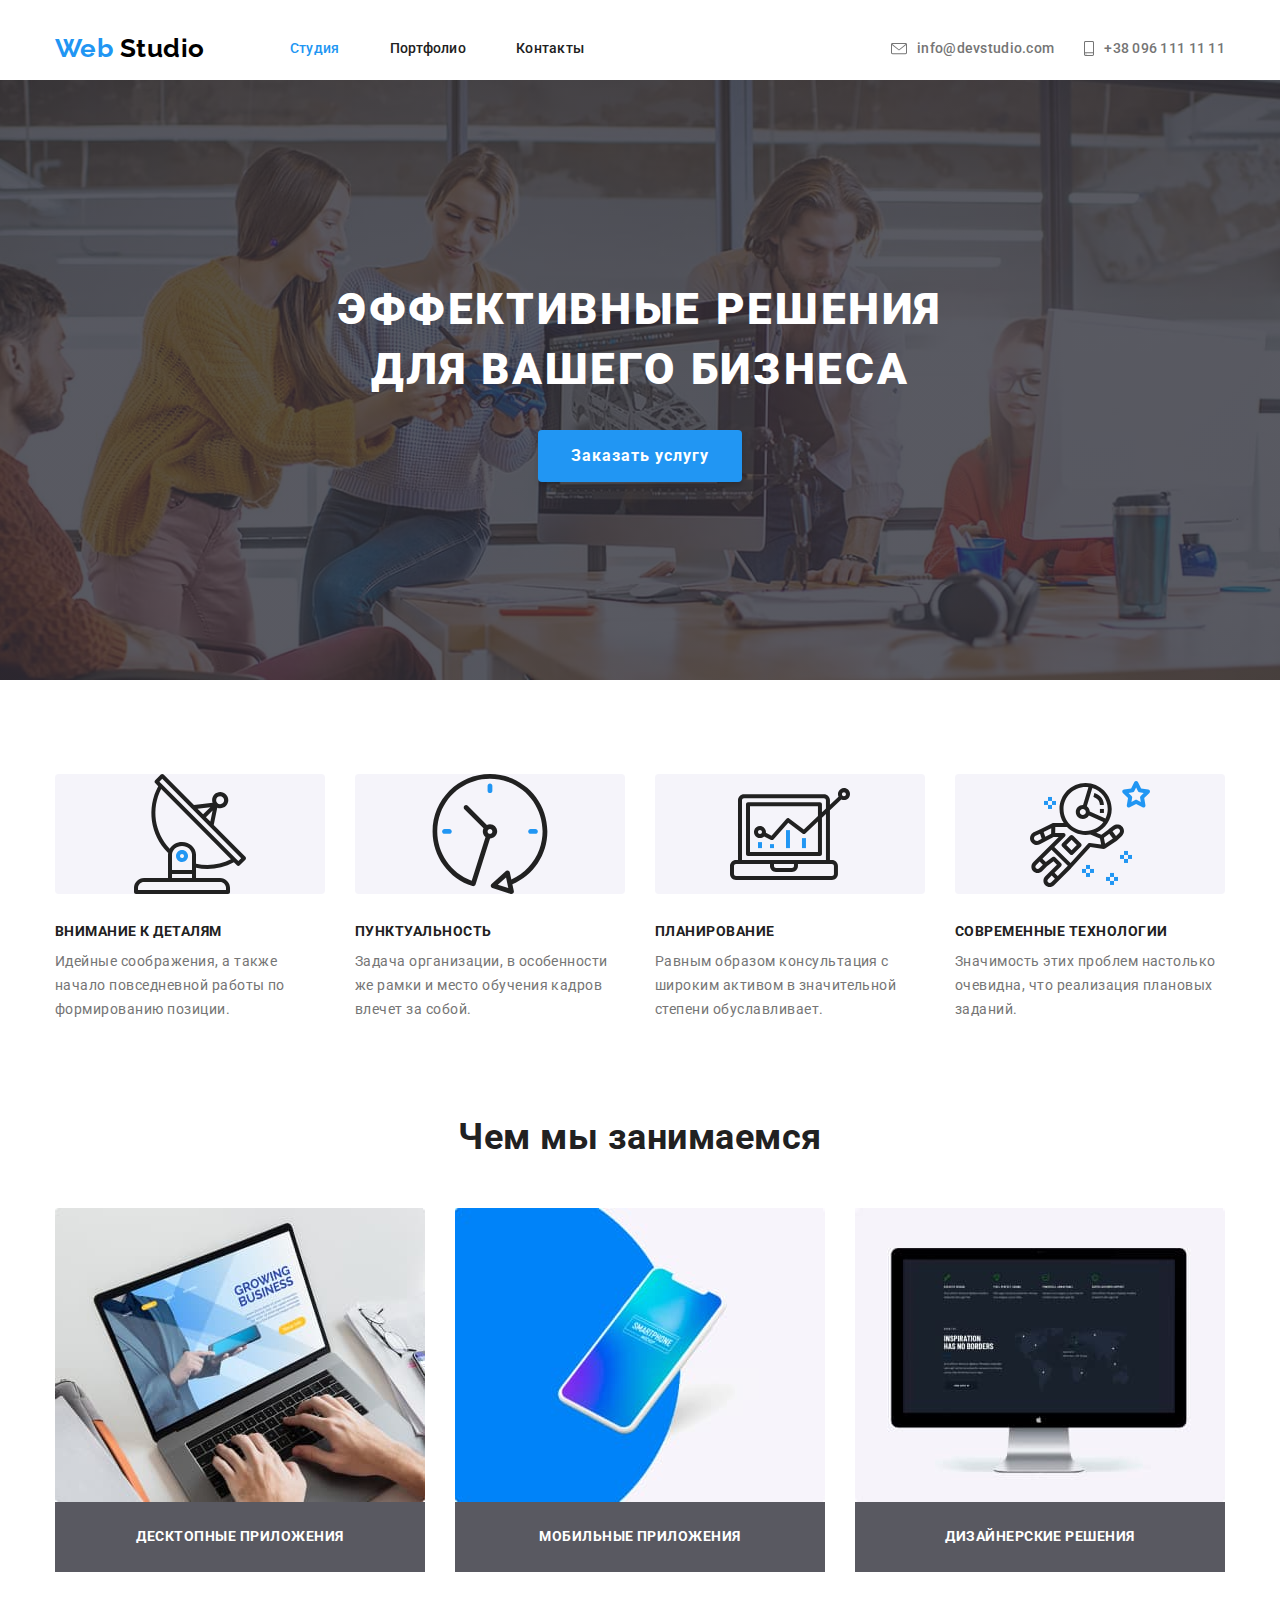
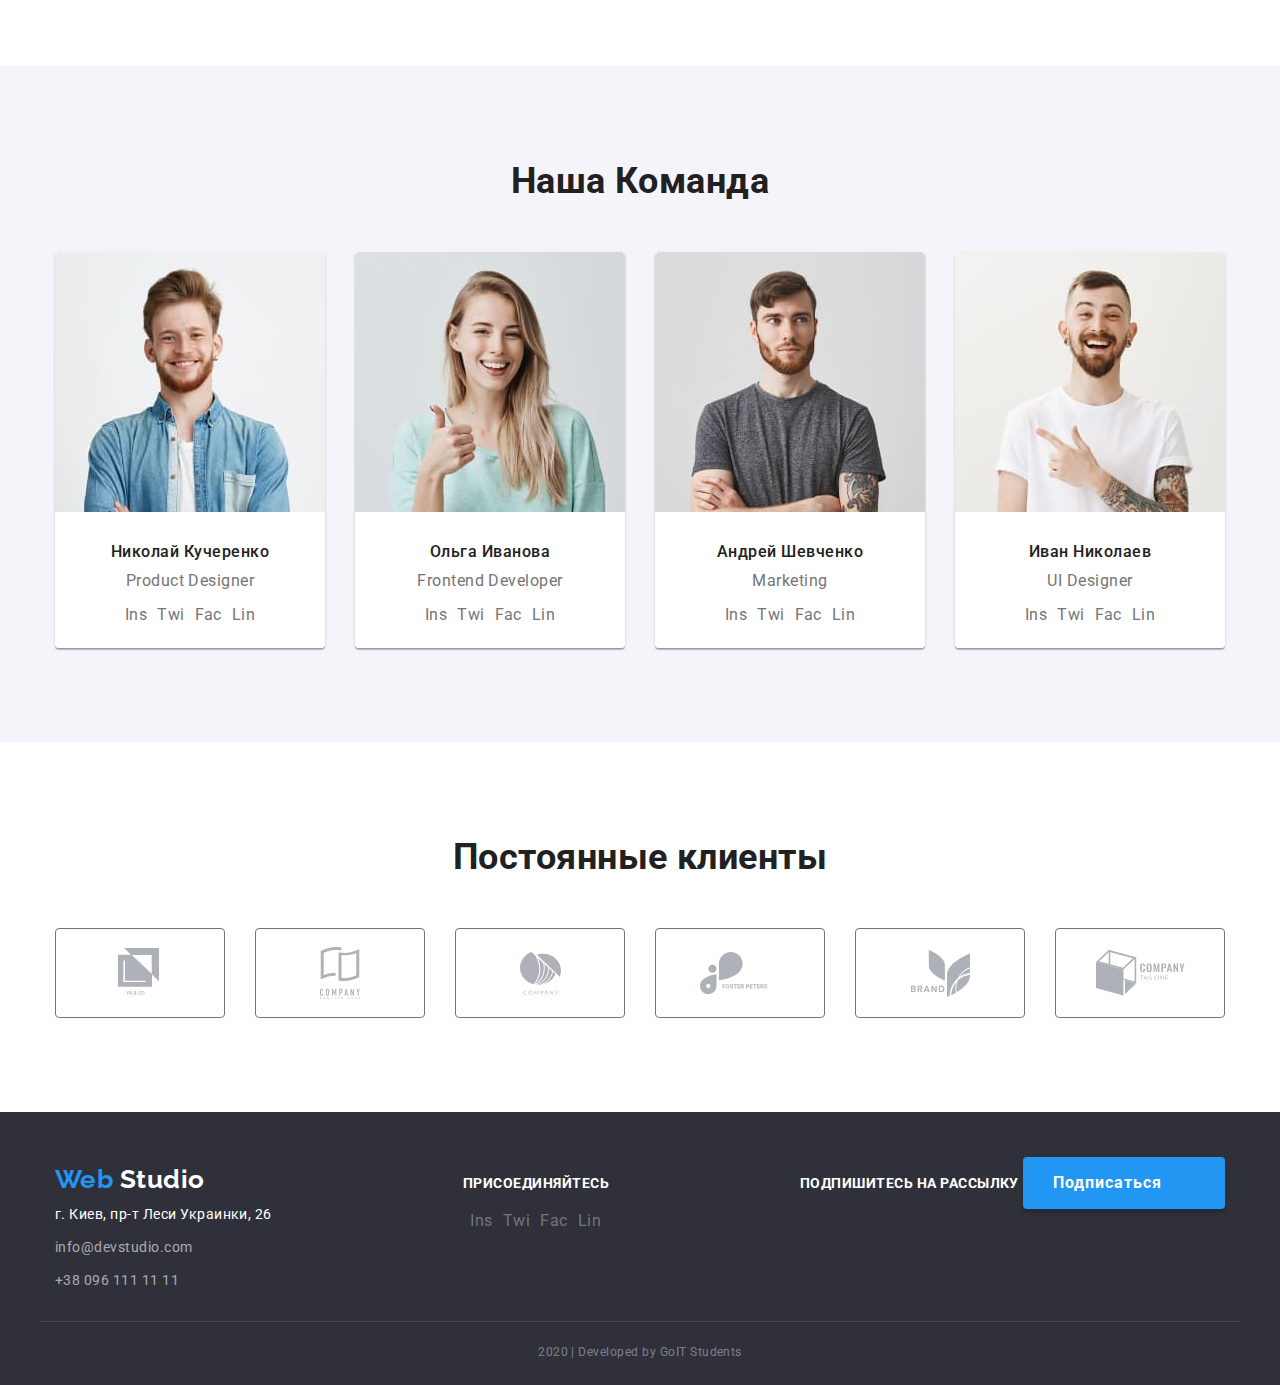
==== index.html @ c7814cea "Добавляет иконки блока функций через CSS" ====
<!DOCTYPE html>
<html lang="ru">
  <head>
    <meta charset="UTF-8" />
    <meta name="viewport" content="width=device-width, initial-scale=1.0" />
    <title>Web Studio</title>
    <link
      href="https://fonts.googleapis.com/css2?family=Raleway:wght@700&family=Roboto:wght@400;500;700;900&display=swap"
      rel="stylesheet"
    />
    <link rel="stylesheet" href="./css/normalize.css" />
    <link rel="stylesheet" href="./css/main.css" />
  </head>
  <body>
    <!-- Header -->
    <header class="page-header">
      <div class="container main-nav">
        <nav class="main-nav">
          <a href="./index.html" class="logo">
            <span class="logo-blue">Web</span> Studio
          </a>

          <!-- Navigation -->
          <ul class="site-nav list">
            <li class="item">
              <a href="./index.html" class="link current">Студия</a>
            </li>
            <li class="item">
              <a href="./portfolio.html" class="link">Портфолио</a>
            </li>
            <li class="item"><a href="/" class="link">Контакты</a></li>
          </ul>
        </nav>
        <div class="header-contacts">
          <ul class="contact-list">
            <li class="item">
              <a href="mailto:info@devstudio.com" class="contact-nav"
                ><img
                  src="./images/envelope.svg"
                  class="contact-icon"
                  alt="Иконка конверта"
                />
                info@devstudio.com</a
              >
            </li>
            <li class="item">
              <a href="tel:+380961111111" class="contact-nav"
                ><img
                  src="./images/smartphone.svg"
                  class="contact-icon"
                  alt="Иконка телефона"
                />
                +38 096 111 11 11</a
              >
            </li>
          </ul>
        </div>
      </div>
    </header>

    <!-- Hero -->
    <main>
      <div class="overlay">
        <section class="hero">
          <h1 class="hero-title">
            эффективные решения<br />для вашего бизнеса
          </h1>
          <a href="/" class="button-hero">Заказать услугу</a>
        </section>
      </div>

      <!-- Functions -->
      <section class="functions">
        <div class="container">
          <h2 class="visually-hidden">Функции</h2>
          <ul class="functions-list">
            <li class="item icon-antenna">
              <h3 class="functions-title">Внимание к деталям</h3>
              <p class="functions-text">
                Идейные соображения, а также начало повседневной работы по
                формированию позиции.
              </p>
            </li>
            <li class="item icon-clock">
              <h3 class="functions-title">Пунктуальность</h3>
              <p class="functions-text">
                Задача организации, в особенности же рамки и место обучения
                кадров влечет за собой.
              </p>
            </li>
            <li class="item icon-diagram">
              <h3 class="functions-title">Планирование</h3>
              <p class="functions-text">
                Равным образом консультация с широким активом в значительной
                степени обуславливает.
              </p>
            </li>
            <li class="item icon-astronaut">
              <h3 class="functions-title">Современные технологии</h3>
              <p class="functions-text">
                Значимость этих проблем настолько очевидна, что реализация
                плановых заданий.
              </p>
            </li>
          </ul>
        </div>
      </section>

      <!-- What are we doing -->
      <section class="work">
        <div class="container">
          <h2 class="work-title">Чем мы занимаемся</h2>
          <ul class="work-list">
            <li class="work-item">
              <a class="item" href="/">
                <img
                  src="./images/notebook.jpg"
                  alt="Изображение ноутбука"
                  width="370"
              /></a>
              <h3 class="work-list-white">Десктопные приложения</h3>
            </li>
            <li class="work-item">
              <a class="item" href="/">
                <img
                  src="./images/smartphone.jpg"
                  alt="Изображение смартфона"
                  width="370"
              /></a>
              <h3 class="work-list-white">Мобильные приложения</h3>
            </li>
            <li class="work-item">
              <a class="item" href="/">
                <img
                  src="./images/desktop.jpg"
                  alt="Изображение рабочего стола"
                  width="370"
              /></a>
              <h3 class="work-list-white">Дизайнерские решения</h3>
            </li>
          </ul>
        </div>
      </section>

      <!-- Team -->
      <section class="team">
        <div class="container">
          <h2 class="team-title">Наша Команда</h2>
          <ul class="team-list">
            <li class="team-item">
              <div class="team-photo">
                <img
                  src="./images/nikolai.jpg"
                  alt="Дизайнер продукта"
                  width="270"
                />
              </div>
              <div class="team-item-info">
                <h3 class="team-list-item">Николай Кучеренко</h3>
                <p class="team-text">Product Designer</p>
                <ul class="social-list">
                  <li class="item">
                    <a
                      href="/"
                      class="social-link"
                      aria-label="Ссылка на Инстаграмм"
                      >Ins</a
                    >
                  </li>
                  <li class="item">
                    <a
                      href="/"
                      class="social-link"
                      aria-label="Ссылка на Твиттер"
                      >Twi</a
                    >
                  </li>
                  <li class="item">
                    <a
                      href="/"
                      class="social-link"
                      aria-label="Ссылка на Фейсбук"
                      >Fac</a
                    >
                  </li>
                  <li class="item">
                    <a
                      href="/"
                      class="social-link"
                      aria-label="Ссылка на Линкедин"
                      >Lin</a
                    >
                  </li>
                </ul>
              </div>
            </li>
            <li class="team-item">
              <div class="team-photo">
                <img
                  src="./images/olga.jpg"
                  alt="Фронтенд разработчик"
                  width="270"
                />
              </div>
              <div class="team-item-info">
                <h3 class="team-list-item">Ольга Иванова</h3>
                <p class="team-text">Frontend Developer</p>
                <ul class="social-list">
                  <li class="item">
                    <a
                      href="/"
                      class="social-link"
                      aria-label="Ссылка на Инстаграмм"
                      >Ins</a
                    >
                  </li>
                  <li class="item">
                    <a
                      href="/"
                      class="social-link"
                      aria-label="Ссылка на Твиттер"
                      >Twi</a
                    >
                  </li>
                  <li class="item">
                    <a
                      href="/"
                      class="social-link"
                      aria-label="Ссылка на Фейсбук"
                      >Fac</a
                    >
                  </li>
                  <li class="item">
                    <a
                      href="/"
                      class="social-link"
                      aria-label="Ссылка на Линкедин"
                      >Lin</a
                    >
                  </li>
                </ul>
              </div>
            </li>
            <li class="team-item">
              <div class="team-photo">
                <img src="./images/andrei.jpg" alt="Маркетолог" width="270" />
              </div>
              <div class="team-item-info">
                <h3 class="team-list-item">Андрей Шевченко</h3>
                <p class="team-text">Marketing</p>
                <ul class="social-list">
                  <li class="item">
                    <a
                      href="/"
                      class="social-link"
                      aria-label="Ссылка на Инстаграмм"
                      >Ins</a
                    >
                  </li>
                  <li class="item">
                    <a
                      href="/"
                      class="social-link"
                      aria-label="Ссылка на Твиттер"
                      >Twi</a
                    >
                  </li>
                  <li class="item">
                    <a
                      href="/"
                      class="social-link"
                      aria-label="Ссылка на Фейсбук"
                      >Fac</a
                    >
                  </li>
                  <li class="item">
                    <a
                      href="/"
                      class="social-link"
                      aria-label="Ссылка на Линкедин"
                      >Lin</a
                    >
                  </li>
                </ul>
              </div>
            </li>
            <li class="team-item">
              <div class="team-photo">
                <img
                  src="./images/ivan.jpg"
                  alt="Дизайнер интерфейса"
                  width="270"
                />
              </div>
              <div class="team-item-info">
                <h3 class="team-list-item">Иван Николаев</h3>
                <p class="team-text">UI Designer</p>
                <ul class="social-list">
                  <li class="item">
                    <a
                      href="/"
                      class="social-link"
                      aria-label="Ссылка на Инстаграмм"
                      >Ins</a
                    >
                  </li>
                  <li class="item">
                    <a
                      href="/"
                      class="social-link"
                      aria-label="Ссылка на Твиттер"
                      >Twi</a
                    >
                  </li>
                  <li class="item">
                    <a
                      href="/"
                      class="social-link"
                      aria-label="Ссылка на Фейсбук"
                      >Fac</a
                    >
                  </li>
                  <li class="item">
                    <a
                      href="/"
                      class="social-link"
                      aria-label="Ссылка на Линкедин"
                      >Lin</a
                    >
                  </li>
                </ul>
              </div>
            </li>
          </ul>
        </div>
      </section>

      <!-- Customers -->
      <section class="clients">
        <div class="container">
          <h2 class="clients-title">Постоянные клиенты</h2>
          <ul class="clients-list">
            <li class="clients-item">
              <a class="item" href="/">
                <img src="./images/Client1.svg" alt="Клиент1"
              /></a>
            </li>
            <li class="clients-item">
              <a class="item" href="/">
                <img src="./images/Client2.svg" alt="Клиент2"
              /></a>
            </li>
            <li class="clients-item">
              <a class="item" href="/">
                <img src="./images/Client3.svg" alt="Клиент3"
              /></a>
            </li>
            <li class="clients-item">
              <a class="item" href="/">
                <img src="./images/Client4.svg" alt="Клиент4"
              /></a>
            </li>
            <li class="clients-item">
              <a class="item" href="/">
                <img src="./images/Client5.svg" alt="Клиент5"
              /></a>
            </li>
            <li class="clients-item">
              <a class="item" href="/">
                <img src="./images/Client6.svg" alt="Клиент6"
              /></a>
            </li>
          </ul>
        </div>
      </section>
    </main>

    <!-- Footer -->
    <footer>
      <div class="container">
        <div class="footer-page">
          <div class="footer-main">
            <a href="./index.html" class="logo-footer">
              <span class="logo-blue">Web</span>
              <span class="logo-white">Studio</span>
            </a>
            <address>
              <span class="adress-title">г. Киев, пр-т Леси Украинки, 26</span>
              <a href="mailto:info@devstudio.com" class="contact"
                >info@devstudio.com</a
              >
              <a href="tel:+380961111111" class="contact">+38 096 111 11 11</a>
            </address>
          </div>
          <div class="join">
            <b class="join-title">Присоединяйтесь</b>
            <ul class="join-list">
              <li class="join-item">
                <a
                  href="/"
                  class="social-link"
                  aria-label="Ссылка на Инстаграмм"
                  >Ins</a
                >
              </li>
              <li class="join-item">
                <a href="/" class="social-link" aria-label="Ссылка на Твиттер"
                  >Twi</a
                >
              </li>
              <li class="join-item">
                <a href="/" class="social-link" aria-label="Ссылка на Фейсбук"
                  >Fac</a
                >
              </li>
              <li class="join-item">
                <a href="/" class="social-link" aria-label="Ссылка на Линкедин"
                  >Lin</a
                >
              </li>
            </ul>
          </div>
          <div class="subscribe">
            <b class="subscribe-title">Подпишитесь на рассылку</b>
            <a href="/" class="button-footer">Подписаться</a>
          </div>
        </div>
      </div>
      <p class="copyright container">2020 | Developed by GoIT Students</p>
    </footer>
    <!-- </div> -->
  </body>
</html>
---- css/main.css ----
:root {
  --primary-text-color: #212121;
  --title-text-color: #757575;
  --title-white-color: #ffffff;
  --accent: #2196f3;
  --footer-text-color: rgba(255, 255, 255, 0.6);
  --secondary-bg-color: #f5f4fa;
  --footer-bg-color: #2f303a;
}

.visually-hidden {
  position: absolute;
  width: 1px;
  height: 1px;
  margin: -1px;
  border: 0;
  padding: 0;
  clip: rect(0 0 0 0);
  overflow: hidden;
}
ul {
  list-style: none;
  padding: 0;
  margin: 0;
}

h1,
h2,
h3,
h4,
p {
  margin-top: 0;
  margin-bottom: 0;
}

body {
  margin: 0px;
  background-color: var(--title-white-color);
  color: var(--primary-text-color);
  font-family: Roboto, sans-serif;
  letter-spacing: 0.03em;
}

a {
  text-decoration: none;
}
img {
  display: block;
  max-width: 100%;
  height: auto;
}
.container {
  margin-left: auto;
  margin-right: auto;
  width: 1200px;
  padding-left: 15px;
  padding-right: 15px;
  /* outline: 2px solid greenyellow; */
}

/* logo */
.logo {
  padding-top: 33px;
  padding-bottom: 16px;
  color: #000000;
  font-family: Raleway, sans-serif;
  font-weight: 700;
  font-size: 26px;
  line-height: 1.19;
}

.logo-blue {
  color: var(--accent);
}
.logo-white {
  color: var(--title-white-color);
}
/* Header */

/* Site nav */
.page-header-portfolio {
  border-bottom: 1px solid #ececec;
}
.main-nav {
  display: flex;
  align-items: center;
}
.site-nav {
  display: flex;
  margin-left: 85px;
}
.site-nav .item:not(:last-child) {
  margin-right: 50px;
}
.site-nav .link {
  display: block;
  padding-top: 41px;
  padding-bottom: 23px;
  color: var(--primary-text-color);
  font-weight: 500;
  font-size: 14px;
  line-height: 1.14;
  letter-spacing: 0.02em;
}
.site-nav .link:hover,
.site-nav .link:focus {
  color: var(--accent);
}
.site-nav .link.current {
  color: var(--accent);
}
.header-contacts {
  display: flex;
  margin-left: auto;
}
.contact-list {
  display: flex;
  align-items: center;
  padding-top: 41px;
  padding-bottom: 23px;
}

.contact-list .item + .item {
  margin-left: 30px;
}
.contact-list .contact-nav {
  display: flex;
  align-items: center;
  color: var(--title-text-color);
  font-weight: 500;
  font-size: 14px;
  line-height: 1.14;
  letter-spacing: 0.02em;
}
.contact-icon {
  margin-right: 10px;
}
.contact-icon:hover,
.contact-icon:focus {
  color: var(--accent);
}
.contact-nav:hover,
.contact-nav:focus {
  color: var(--accent);
}

/* Hero */
.overlay {
  max-width: 1600px;
  height: 600px;
  margin-left: auto;
  margin-right: auto;
  background-color: var(--title-text-color);
  background-image: linear-gradient(
      rgba(47, 48, 58, 0.8),
      rgba(47, 48, 58, 0.8)
    ),
    url(../images/headerimg.jpg);
  background-repeat: no-repeat;
  background-position: center;
  background-size: cover;
}
.hero {
  text-align: center;
  /* outline: 2px solid greenyellow; */
}

.hero-title {
  padding-top: 200px;
  margin-bottom: 30px;
  color: var(--title-white-color);
  font-weight: 900;
  font-size: 44px;
  line-height: 1.36;
  letter-spacing: 0.06em;
  text-transform: uppercase;
}

.button-hero {
  display: inline-block;
  border: 1px solid transparent;
  min-width: 200px;
  margin-bottom: 200px;
  padding: 10px 32px;
  background-color: var(--accent);
  color: var(--title-white-color);
  font-weight: 700;
  font-size: 16px;
  line-height: 1.87;
  letter-spacing: 0.06em;
  box-shadow: 0px 4px 4px rgba(0, 0, 0, 0.15);
  border-radius: 4px;
}
/* Functions */
.functions {
  padding-top: 94px;
  padding-bottom: 94px;
}
.functions-list {
  display: flex;
}
.functions-list .item::before {
  display: block;
  content: '';
  height: 120px;
  background-size: contain;
  background-repeat: no-repeat;
  background-position: center;
  background-color: var(--secondary-bg-color);
  border-radius: 4px;
  margin-bottom: 30px;
}
.icon-antenna::before {
  background-image: url(../images/antenna.svg);
}
.icon-clock::before {
  background-image: url(../images/clock.svg);
}
.icon-diagram::before {
  background-image: url(../images/diagram.svg);
}
.icon-astronaut::before {
  background-image: url(../images/astronaut.svg);
}
.functions-list .item {
  width: 270px;
}
.functions-list .item:not(:last-child) {
  margin-right: 30px;
}
.functions-title {
  margin-bottom: 10px;
  color: var(--primary-text-color);
  font-weight: 700;
  font-size: 14px;
  line-height: 1.14;
  text-transform: uppercase;
}
.functions-text {
  color: var(--title-text-color);
  font-size: 14px;
  line-height: 1.71;
}

/* Work */
.work {
  padding-bottom: 94px;
}
.work-list {
  display: flex;
  justify-content: space-between;
}
.work-list .work-item:not(:last-child) {
  margin-right: 30px;
}
.work-title {
  margin-bottom: 50px;
  color: var(--primary-text-color);
  font-weight: 700;
  font-size: 36px;
  line-height: 1.17;
  text-align: center;
}
.work-list-white {
  color: var(--title-white-color);
  font-weight: 700;
  font-size: 14px;
  line-height: 1.14;
  text-transform: uppercase;
  text-align: center;
  padding-top: 27px;
  padding-bottom: 27px;
  background-color: rgba(47, 48, 58, 0.8);
}

/* Team */
.team {
  padding-top: 94px;
  padding-bottom: 94px;
  background-color: var(--secondary-bg-color);
}
.team-list {
  display: flex;
  justify-content: space-between;
}
.team-list .team-item:not(:last-child) {
  margin-right: 30px;
}
.team-item {
  border-radius: 4px;
  box-shadow: 0px 2px 1px rgba(0, 0, 0, 0.2), 0px 1px 1px rgba(0, 0, 0, 0.14),
    0px 1px 3px rgba(0, 0, 0, 0.12);
  overflow: hidden;
}
.team-item-info {
  text-align: center;
  padding: 30px 32px 24px;
  background: var(--title-white-color);
}
.team-title {
  margin-bottom: 50px;
  color: var(--primary-text-color);
  font-weight: 700;
  font-size: 36px;
  line-height: 1.17;
  text-align: center;
}
.team-list-item {
  margin-bottom: 10px;
  color: var(--primary-text-color);
  font-weight: 500;
  font-size: 16px;
  line-height: 1.19;
}
.team-text {
  margin-bottom: 16px;
  color: var(--title-text-color);
  font-size: 16px;
  line-height: 1.19;
}
.social-list {
  display: flex;
  justify-content: center;
}
.social-link {
  color: var(--title-text-color);
}
.social-list .item:not(:last-child) {
  margin-right: 10px;
}
.social-link:hover,
.social-link:focus {
  color: var(--accent);
}
/* Clients */
.clients {
  padding-top: 94px;
  padding-bottom: 94px;
}
.clients-title {
  margin-bottom: 50px;
  color: var(--primary-text-color);
  font-weight: 700;
  font-size: 36px;
  line-height: 1.17;
  text-align: center;
}
.clients-list {
  display: flex;
}
.clients-item:not(:last-child) {
  margin-right: 30px;
}

.clients-item {
  display: flex;
  align-items: center;
  justify-content: center;
  border: 1px solid var(--title-text-color);
  border-radius: 4px;
  height: 90px;
  width: 170px;
}

/* Footer */
footer {
  background-color: var(--footer-bg-color);
}
.logo-footer {
  display: block;
  margin-bottom: 8px;
  font-family: Raleway, sans-serif;
  font-weight: 700;
  font-size: 26px;
  line-height: 1.19;
}

.footer-page {
  display: flex;
  justify-content: space-between;
  align-items: baseline;
  padding-top: 45px;
}
address {
  display: flex;
  flex-direction: column;
}
.adress-title {
  margin-bottom: 9px;
  color: var(--title-white-color);
  font-style: normal;
  font-size: 14px;
  line-height: 1.71;
}
.contact {
  color: var(--footer-text-color);
  margin-bottom: 9px;
  font-style: normal;
  font-size: 14px;
  line-height: 1.71;
}
.contact:last-child {
  margin-bottom: 28px;
}

.join-title {
  display: block;
  color: var(--title-white-color);
  margin-bottom: 20px;
  font-weight: 700;
  font-size: 14px;
  line-height: 1.14;
  text-transform: uppercase;
}
.join-list {
  display: flex;
  align-items: center;
  justify-content: center;
}
.join-list .join-item:not(:last-child) {
  margin-right: 10px;
}
.subscribe-title {
  display: inline-block;
  color: var(--title-white-color);
  margin-bottom: 20px;
  font-weight: 700;
  font-size: 14px;
  line-height: 1.14;
  text-transform: uppercase;
}
.button-footer {
  display: inline-block;
  border: 1px solid transparent;
  min-width: 200px;
  padding: 10px 62px 10px 29px;
  background-color: var(--accent);
  color: var(--title-white-color);
  font-weight: 700;
  font-size: 16px;
  line-height: 1.87;
  letter-spacing: 0.06em;
  text-align: center;
  box-shadow: 0px 4px 4px rgba(0, 0, 0, 0.15);
  border-radius: 4px;
}
.copyright {
  display: block;
  font-size: 12px;
  line-height: 2;
  text-align: center;
  color: rgba(255, 255, 255, 0.4);
  padding-top: 18px;
  padding-bottom: 21px;
  border-top: 1px solid rgba(255, 255, 255, 0.1);
}

/* Portfolio styles */
/* Radio buttons */
.filter {
  display: flex;
  justify-content: center;
  text-align: center;
  margin-bottom: 50px;
}
/* .filter-item {
  min-width: 73px;
} */
.filter-item:not(:last-child) {
  margin-right: 8px;
}
button {
  padding: 6px 22px;
  min-width: 73px;
  min-height: 38px;
  font-family: inherit;
  font-weight: 500;
  font-size: 16px;
  line-height: 1.62;
  letter-spacing: 0.03em;
  text-align: center;
  box-shadow: 0px 2px 2px rgba(0, 0, 0, 0.12), 0px 1px 2px rgba(0, 0, 0, 0.08),
    0px 3px 1px rgba(0, 0, 0, 0.1);
  border-radius: 4px;
  cursor: pointer;
}
.filter .press {
  color: var(--primary-text-color);
  background-color: var(--secondary-bg-color);
}
.filter .press:hover,
.filter .press:focus {
  color: var(--title-white-color);
  background-color: var(--accent);
}
/* Projects */

.projects {
  padding-top: 94px;
  padding-bottom: 94px;
}
.projects-item {
  width: calc((100% - 60px) / 3);
  margin-bottom: 30px;
  margin-right: 30px;
  border: 1px solid #eeeeee;
  overflow: hidden;
}
.projects-title {
  margin-bottom: 4px;
  color: var(--primary-text-color);
  font-weight: 700;
  font-size: 18px;
  line-height: 2;
  letter-spacing: 0.06em;
}
.projects-text {
  /* margin-bottom: 20px; */
  color: var(--title-text-color);
  font-size: 16px;
  line-height: 1.87;
}
.projects-slogan {
  color: var(--accent);
  font-size: 18px;
  line-height: 1.56;
  padding: 63px 24px;
  display: none;
}
.projects-item:nth-child(3n) {
  margin-right: 0px;
}
.projects-item:nth-last-child(-n + 3) {
  margin-bottom: 0px;
}
.projects-list {
  display: flex;
  flex-wrap: wrap;
}
.projects-info {
  border: 1px solid #eeeeee;
  text-align: left;
  padding: 20px 24px;
}
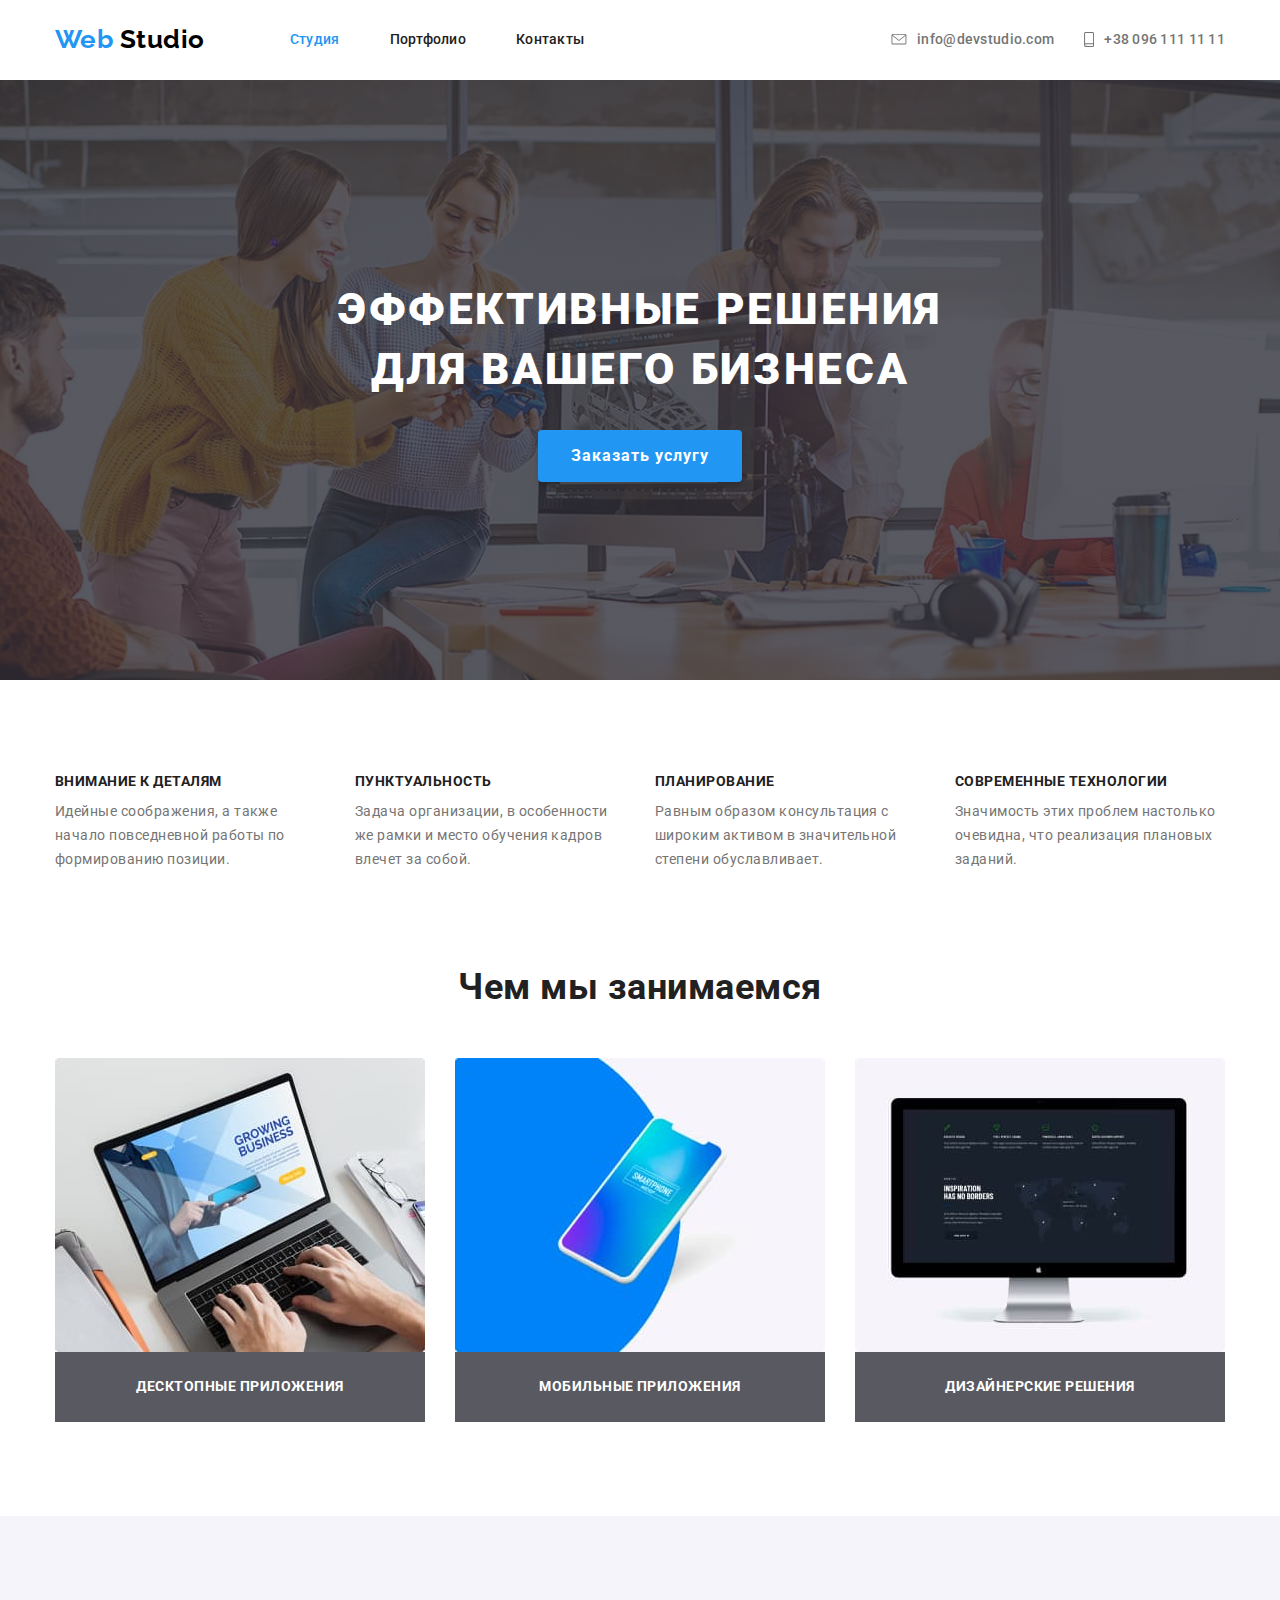
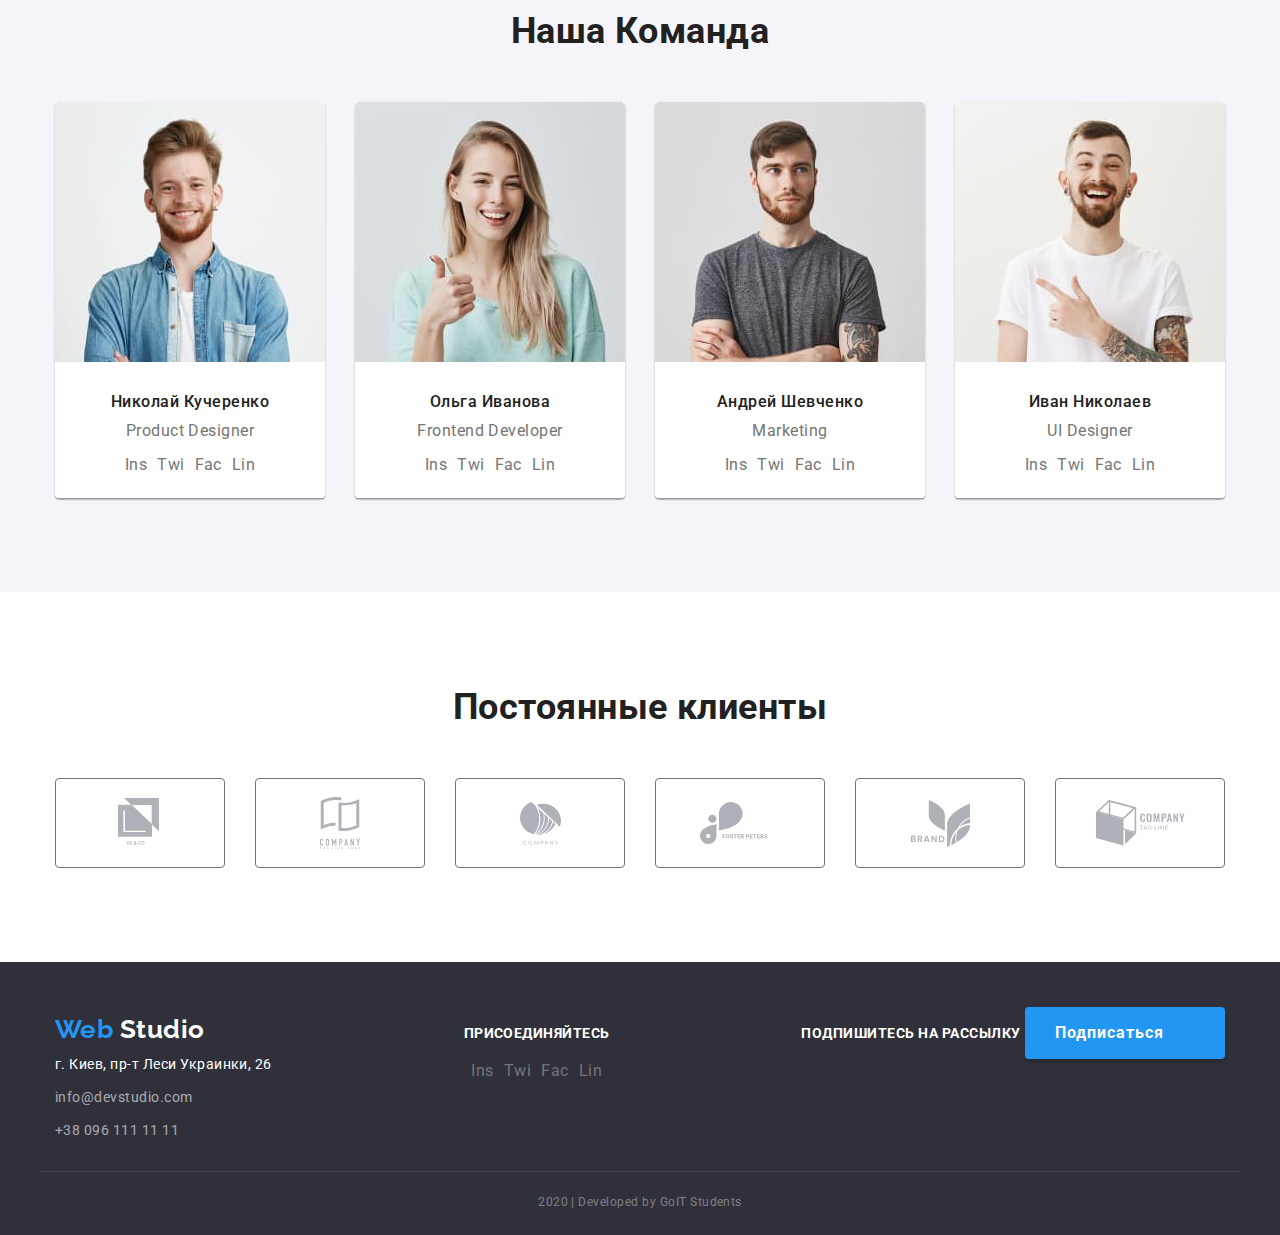
==== commit b2796564: "Добавляет иконки в хедере" ====
--- a/index.html
+++ b/index.html
@@ -34,22 +34,18 @@
         <div class="header-contacts">
           <ul class="contact-list">
             <li class="item">
-              <a href="mailto:info@devstudio.com" class="contact-nav"
-                ><img
-                  src="./images/envelope.svg"
-                  class="contact-icon"
-                  alt="Иконка конверта"
-                />
+              <a href="mailto:info@devstudio.com" class="contact-nav mail">
+                <svg class="nav-icon">
+                  <use href="./images/sprite.svg#icon-envelope"></use>
+                </svg>
                 info@devstudio.com</a
               >
             </li>
             <li class="item">
-              <a href="tel:+380961111111" class="contact-nav"
-                ><img
-                  src="./images/smartphone.svg"
-                  class="contact-icon"
-                  alt="Иконка телефона"
-                />
+              <a href="tel:+380961111111" class="contact-nav tel">
+                <svg class="nav-icon">
+                  <use href="./images/sprite.svg#icon-smartphone"></use>
+                </svg>
                 +38 096 111 11 11</a
               >
             </li>
--- a/css/main.css
+++ b/css/main.css
@@ -60,8 +60,8 @@
 
 /* logo */
 .logo {
-  padding-top: 33px;
-  padding-bottom: 16px;
+  padding-top: 24px;
+  padding-bottom: 25px;
   color: #000000;
   font-family: Raleway, sans-serif;
   font-weight: 700;
@@ -94,8 +94,8 @@
 }
 .site-nav .link {
   display: block;
-  padding-top: 41px;
-  padding-bottom: 23px;
+  padding-top: 32px;
+  padding-bottom: 32px;
   color: var(--primary-text-color);
   font-weight: 500;
   font-size: 14px;
@@ -116,8 +116,8 @@
 .contact-list {
   display: flex;
   align-items: center;
-  padding-top: 41px;
-  padding-bottom: 23px;
+  padding-top: 32px;
+  padding-bottom: 32px;
 }
 
 .contact-list .item + .item {
@@ -132,18 +132,23 @@
   line-height: 1.14;
   letter-spacing: 0.02em;
 }
-.contact-icon {
-  margin-right: 10px;
-}
-.contact-icon:hover,
-.contact-icon:focus {
-  color: var(--accent);
-}
+
 .contact-nav:hover,
 .contact-nav:focus {
   color: var(--accent);
 }
-
+.nav-icon {
+  margin-right: 10px;
+  fill: currentColor;
+}
+.mail .nav-icon {
+  width: 16px;
+  height: 11.2px;
+}
+.tel .nav-icon {
+  width: 10px;
+  height: 15px;
+}
 /* Hero */
 .overlay {
   max-width: 1600px;
@@ -199,7 +204,7 @@
 .functions-list {
   display: flex;
 }
-.functions-list .item::before {
+/* .functions-list .item::before {
   display: block;
   content: '';
   height: 120px;
@@ -221,7 +226,7 @@
 }
 .icon-astronaut::before {
   background-image: url(../images/astronaut.svg);
-}
+} */
 .functions-list .item {
   width: 270px;
 }
@@ -430,20 +435,29 @@
   text-transform: uppercase;
 }
 .button-footer {
-  display: inline-block;
+  display: inline-flex;
   border: 1px solid transparent;
   min-width: 200px;
-  padding: 10px 62px 10px 29px;
+  padding: 10px 29px 10px 29px;
   background-color: var(--accent);
   color: var(--title-white-color);
   font-weight: 700;
   font-size: 16px;
   line-height: 1.87;
   letter-spacing: 0.06em;
-  text-align: center;
+  align-items: center;
   box-shadow: 0px 4px 4px rgba(0, 0, 0, 0.15);
   border-radius: 4px;
 }
+/* .button-footer::after {
+  display: inline-flex;
+  content: '';
+  width: 24px;
+  height: 24px;
+  background-image: url(../images/plane.svg);
+  background-size: contain;
+  margin-left: 10px;
+} */
 .copyright {
   display: block;
   font-size: 12px;
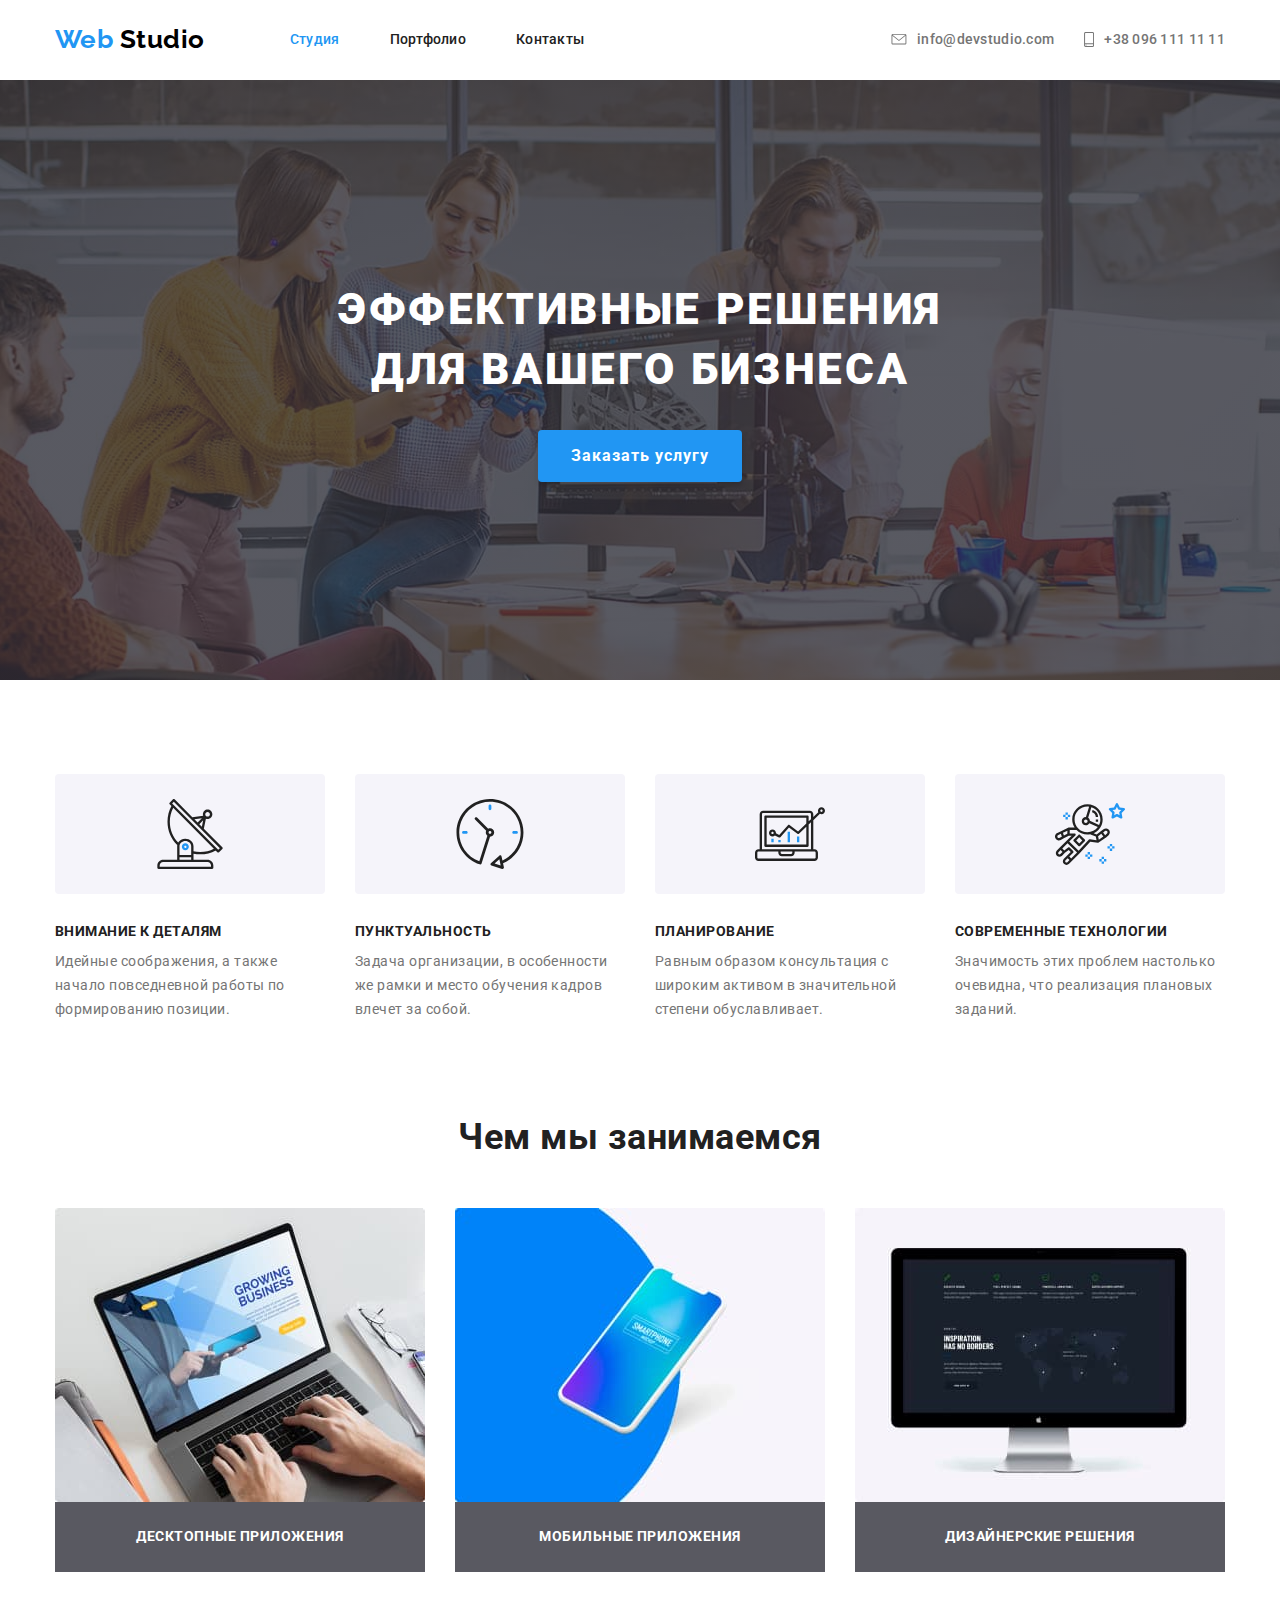
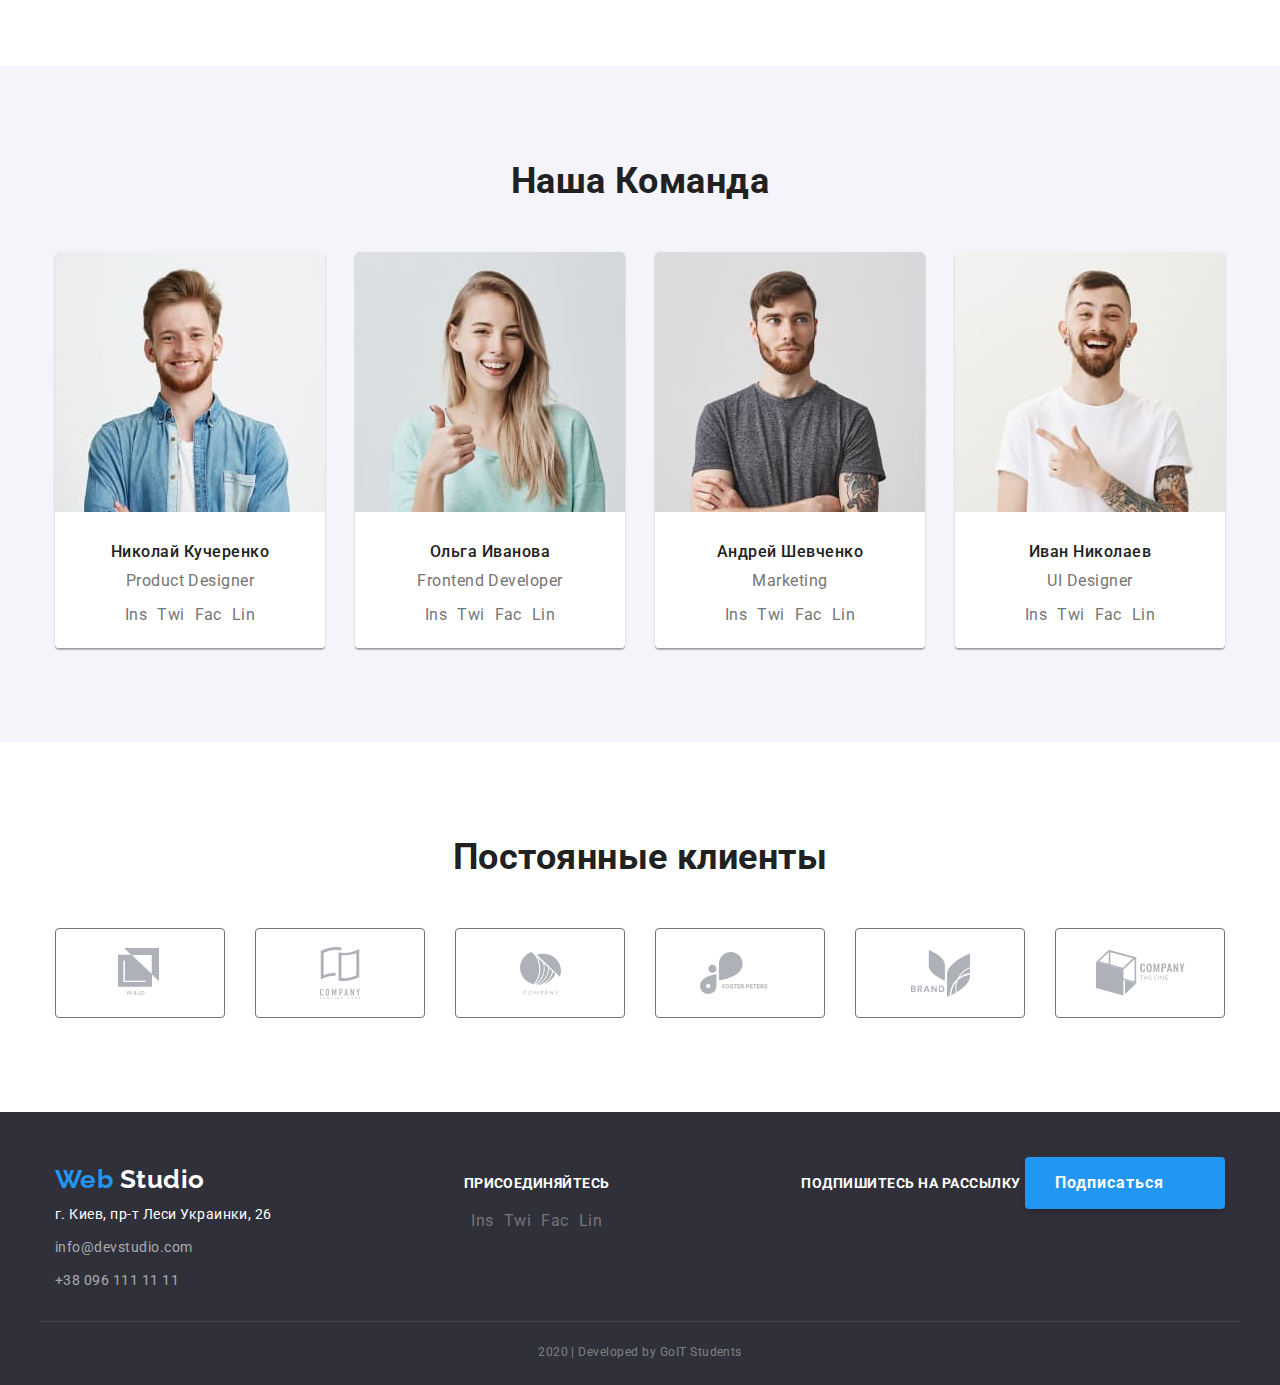
==== commit 05ea9bd8: "Добавляет иконки в функциях" ====
--- a/index.html
+++ b/index.html
@@ -70,28 +70,48 @@
         <div class="container">
           <h2 class="visually-hidden">Функции</h2>
           <ul class="functions-list">
-            <li class="item icon-antenna">
+            <li class="item">
+              <div class="icon-frame">
+                <svg class="functions-icon">
+                  <use href="./images/sprite.svg#icon-antenna"></use>
+                </svg>
+              </div>
               <h3 class="functions-title">Внимание к деталям</h3>
               <p class="functions-text">
                 Идейные соображения, а также начало повседневной работы по
                 формированию позиции.
               </p>
             </li>
-            <li class="item icon-clock">
+            <li class="item">
+              <div class="icon-frame">
+                <svg class="functions-icon">
+                  <use href="./images/sprite.svg#icon-clock"></use>
+                </svg>
+              </div>
               <h3 class="functions-title">Пунктуальность</h3>
               <p class="functions-text">
                 Задача организации, в особенности же рамки и место обучения
                 кадров влечет за собой.
               </p>
             </li>
-            <li class="item icon-diagram">
+            <li class="item">
+              <div class="icon-frame">
+                <svg class="functions-icon">
+                  <use href="./images/sprite.svg#icon-diagram"></use>
+                </svg>
+              </div>
               <h3 class="functions-title">Планирование</h3>
               <p class="functions-text">
                 Равным образом консультация с широким активом в значительной
                 степени обуславливает.
               </p>
             </li>
-            <li class="item icon-astronaut">
+            <li class="item">
+              <div class="icon-frame">
+                <svg class="functions-icon">
+                  <use href="./images/sprite.svg#icon-astronaut"></use>
+                </svg>
+              </div>
               <h3 class="functions-title">Современные технологии</h3>
               <p class="functions-text">
                 Значимость этих проблем настолько очевидна, что реализация
--- a/css/main.css
+++ b/css/main.css
@@ -204,6 +204,20 @@
 .functions-list {
   display: flex;
 }
+.icon-frame {
+  display: inline-flex;
+  width: 100%;
+  height: 120px;
+  align-items: center;
+  border-radius: 4px;
+  background-color: var(--secondary-bg-color);
+  margin-bottom: 30px;
+}
+.functions-icon {
+  margin: auto;
+  width: 70px;
+  height: 70px;
+}
 /* .functions-list .item::before {
   display: block;
   content: '';
@@ -228,7 +242,8 @@
   background-image: url(../images/astronaut.svg);
 } */
 .functions-list .item {
-  width: 270px;
+  display: block;
+  width: calc((100% - 90px) / 4);
 }
 .functions-list .item:not(:last-child) {
   margin-right: 30px;
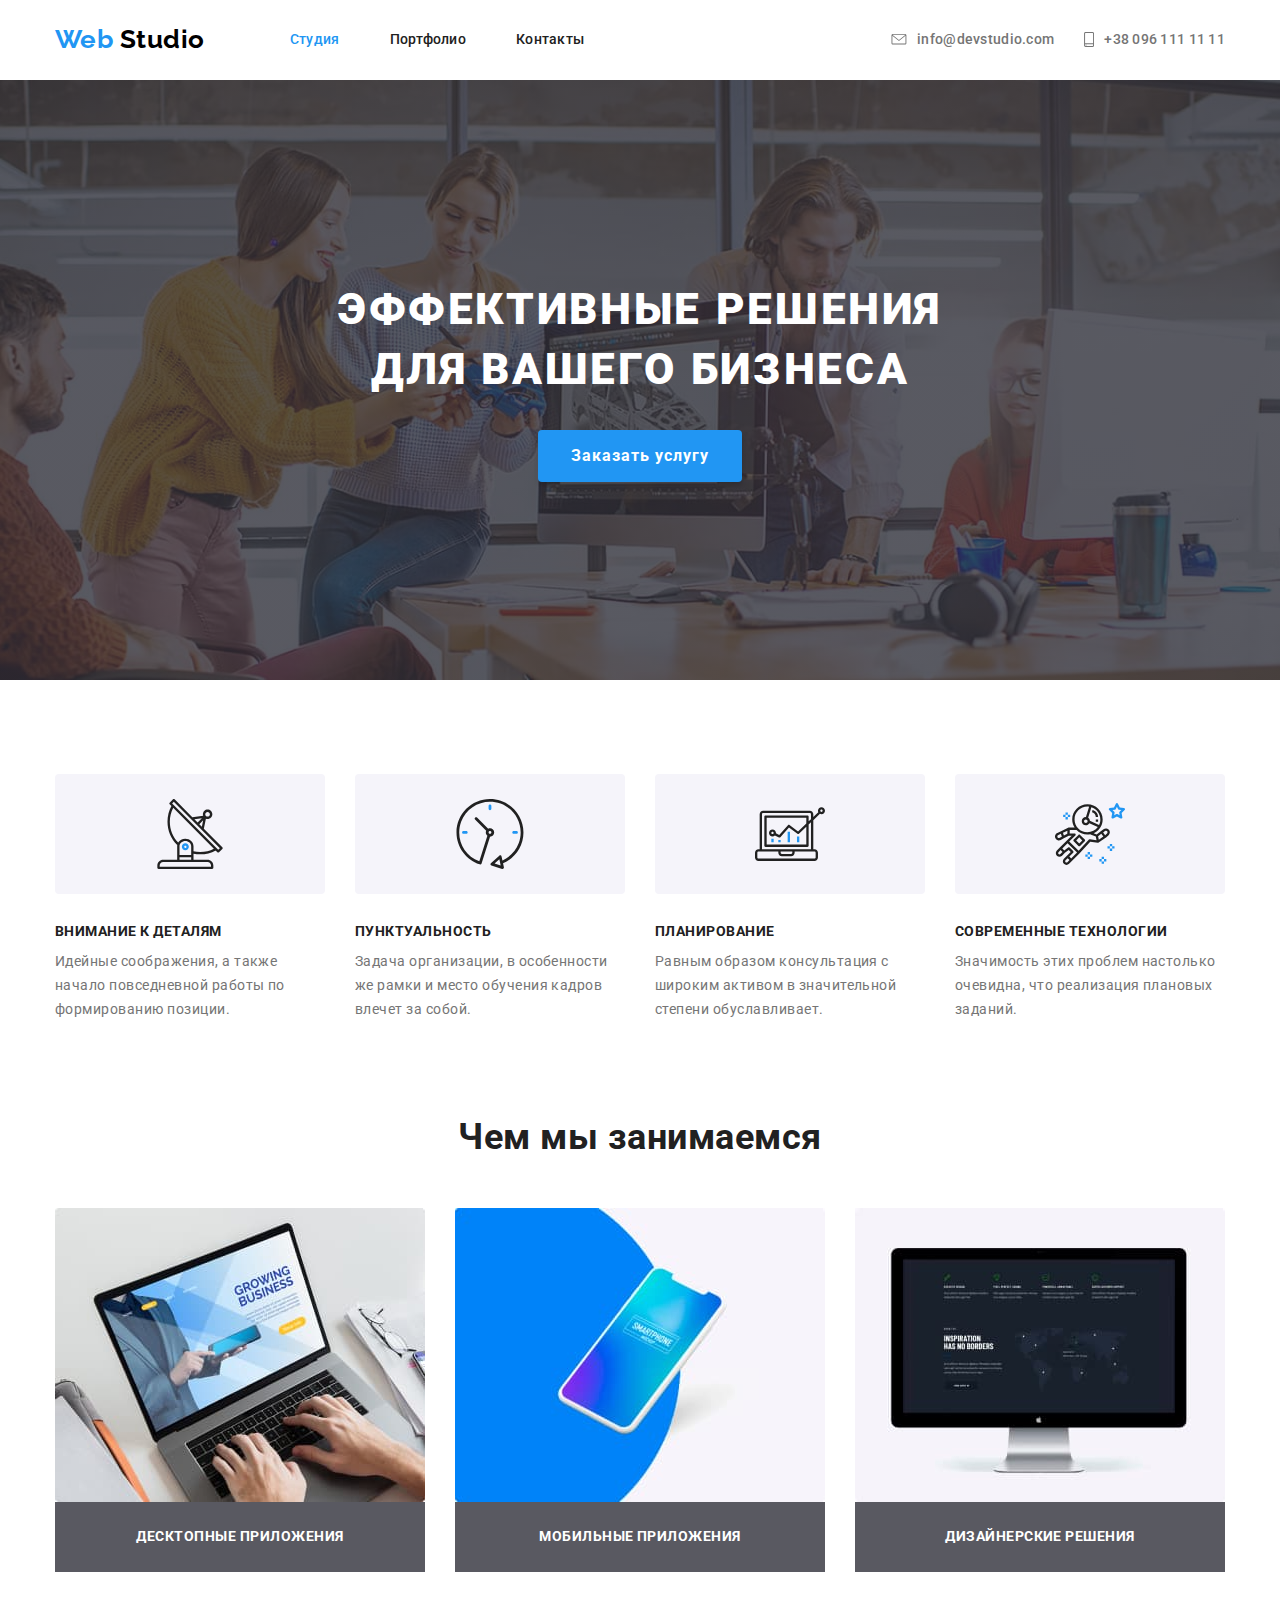
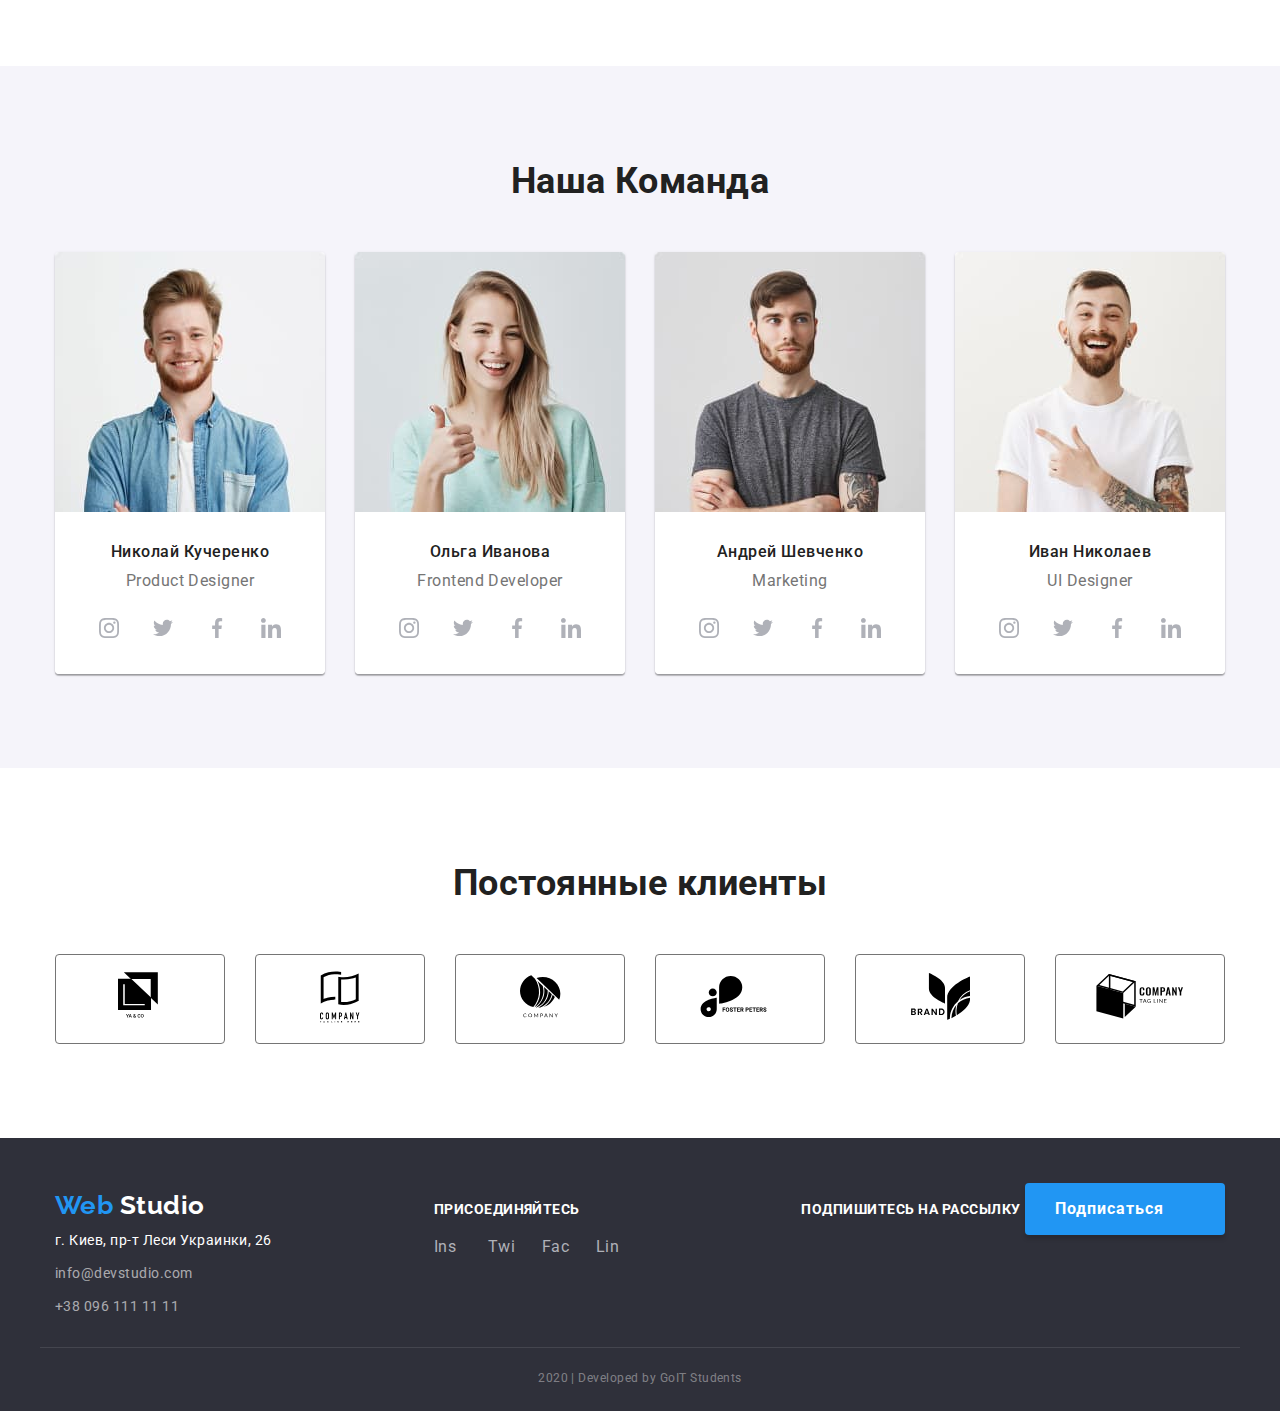
==== commit 1b81b55e: "Добавляет иконки соц сетей в команде" ====
--- a/index.html
+++ b/index.html
@@ -180,32 +180,45 @@
                       href="/"
                       class="social-link"
                       aria-label="Ссылка на Инстаграмм"
-                      >Ins</a
-                    >
+                    >
+                      <svg class="social-icon">
+                        <use href="./images/sprite.svg#icon-instagram"></use>
+                      </svg>
+                    </a>
                   </li>
                   <li class="item">
                     <a
                       href="/"
                       class="social-link"
                       aria-label="Ссылка на Твиттер"
-                      >Twi</a
-                    >
+                    >
+                      <svg class="social-icon">
+                        <use href="./images/sprite.svg#icon-twitter"></use></svg
+                    ></a>
                   </li>
                   <li class="item">
                     <a
                       href="/"
                       class="social-link"
                       aria-label="Ссылка на Фейсбук"
-                      >Fac</a
-                    >
+                    >
+                      <svg class="social-icon">
+                        <use
+                          href="./images/sprite.svg#icon-facebook"
+                        ></use></svg
+                    ></a>
                   </li>
                   <li class="item">
                     <a
                       href="/"
                       class="social-link"
                       aria-label="Ссылка на Линкедин"
-                      >Lin</a
-                    >
+                    >
+                      <svg class="social-icon">
+                        <use
+                          href="./images/sprite.svg#icon-linkedin"
+                        ></use></svg
+                    ></a>
                   </li>
                 </ul>
               </div>
@@ -227,32 +240,45 @@
                       href="/"
                       class="social-link"
                       aria-label="Ссылка на Инстаграмм"
-                      >Ins</a
-                    >
+                    >
+                      <svg class="social-icon">
+                        <use href="./images/sprite.svg#icon-instagram"></use>
+                      </svg>
+                    </a>
                   </li>
                   <li class="item">
                     <a
                       href="/"
                       class="social-link"
                       aria-label="Ссылка на Твиттер"
-                      >Twi</a
-                    >
+                    >
+                      <svg class="social-icon">
+                        <use href="./images/sprite.svg#icon-twitter"></use></svg
+                    ></a>
                   </li>
                   <li class="item">
                     <a
                       href="/"
                       class="social-link"
                       aria-label="Ссылка на Фейсбук"
-                      >Fac</a
-                    >
+                    >
+                      <svg class="social-icon">
+                        <use
+                          href="./images/sprite.svg#icon-facebook"
+                        ></use></svg
+                    ></a>
                   </li>
                   <li class="item">
                     <a
                       href="/"
                       class="social-link"
                       aria-label="Ссылка на Линкедин"
-                      >Lin</a
-                    >
+                    >
+                      <svg class="social-icon">
+                        <use
+                          href="./images/sprite.svg#icon-linkedin"
+                        ></use></svg
+                    ></a>
                   </li>
                 </ul>
               </div>
@@ -270,32 +296,45 @@
                       href="/"
                       class="social-link"
                       aria-label="Ссылка на Инстаграмм"
-                      >Ins</a
-                    >
+                    >
+                      <svg class="social-icon">
+                        <use href="./images/sprite.svg#icon-instagram"></use>
+                      </svg>
+                    </a>
                   </li>
                   <li class="item">
                     <a
                       href="/"
                       class="social-link"
                       aria-label="Ссылка на Твиттер"
-                      >Twi</a
-                    >
+                    >
+                      <svg class="social-icon">
+                        <use href="./images/sprite.svg#icon-twitter"></use></svg
+                    ></a>
                   </li>
                   <li class="item">
                     <a
                       href="/"
                       class="social-link"
                       aria-label="Ссылка на Фейсбук"
-                      >Fac</a
-                    >
+                    >
+                      <svg class="social-icon">
+                        <use
+                          href="./images/sprite.svg#icon-facebook"
+                        ></use></svg
+                    ></a>
                   </li>
                   <li class="item">
                     <a
                       href="/"
                       class="social-link"
                       aria-label="Ссылка на Линкедин"
-                      >Lin</a
-                    >
+                    >
+                      <svg class="social-icon">
+                        <use
+                          href="./images/sprite.svg#icon-linkedin"
+                        ></use></svg
+                    ></a>
                   </li>
                 </ul>
               </div>
@@ -317,32 +356,45 @@
                       href="/"
                       class="social-link"
                       aria-label="Ссылка на Инстаграмм"
-                      >Ins</a
-                    >
+                    >
+                      <svg class="social-icon">
+                        <use href="./images/sprite.svg#icon-instagram"></use>
+                      </svg>
+                    </a>
                   </li>
                   <li class="item">
                     <a
                       href="/"
                       class="social-link"
                       aria-label="Ссылка на Твиттер"
-                      >Twi</a
-                    >
+                    >
+                      <svg class="social-icon">
+                        <use href="./images/sprite.svg#icon-twitter"></use></svg
+                    ></a>
                   </li>
                   <li class="item">
                     <a
                       href="/"
                       class="social-link"
                       aria-label="Ссылка на Фейсбук"
-                      >Fac</a
-                    >
+                    >
+                      <svg class="social-icon">
+                        <use
+                          href="./images/sprite.svg#icon-facebook"
+                        ></use></svg
+                    ></a>
                   </li>
                   <li class="item">
                     <a
                       href="/"
                       class="social-link"
                       aria-label="Ссылка на Линкедин"
-                      >Lin</a
-                    >
+                    >
+                      <svg class="social-icon">
+                        <use
+                          href="./images/sprite.svg#icon-linkedin"
+                        ></use></svg
+                    ></a>
                   </li>
                 </ul>
               </div>
@@ -358,33 +410,40 @@
           <ul class="clients-list">
             <li class="clients-item">
               <a class="item" href="/">
-                <img src="./images/Client1.svg" alt="Клиент1"
-              /></a>
+                <svg class="clients-icon" width="44" height="49">
+                  <use href="./images/sprite.svg#icon-Client1"></use>
+                </svg>
+              </a>
             </li>
             <li class="clients-item">
               <a class="item" href="/">
-                <img src="./images/Client2.svg" alt="Клиент2"
-              /></a>
+                <svg class="clients-icon" width="40" height="52">
+                  <use href="./images/sprite.svg#icon-Client2"></use></svg
+              ></a>
             </li>
             <li class="clients-item">
               <a class="item" href="/">
-                <img src="./images/Client3.svg" alt="Клиент3"
-              /></a>
+                <svg class="clients-icon" width="41" height="43">
+                  <use href="./images/sprite.svg#icon-Client3"></use></svg
+              ></a>
             </li>
             <li class="clients-item">
               <a class="item" href="/">
-                <img src="./images/Client4.svg" alt="Клиент4"
-              /></a>
+                <svg class="clients-icon" width="80" height="42">
+                  <use href="./images/sprite.svg#icon-Client4"></use></svg
+              ></a>
             </li>
             <li class="clients-item">
               <a class="item" href="/">
-                <img src="./images/Client5.svg" alt="Клиент5"
-              /></a>
+                <svg class="clients-icon" width="59" height="47">
+                  <use href="./images/sprite.svg#icon-Client5"></use></svg
+              ></a>
             </li>
             <li class="clients-item">
               <a class="item" href="/">
-                <img src="./images/Client6.svg" alt="Клиент6"
-              /></a>
+                <svg class="clients-icon" width="88" height="45">
+                  <use href="./images/sprite.svg#icon-Client6"></use></svg
+              ></a>
             </li>
           </ul>
         </div>
--- a/css/main.css
+++ b/css/main.css
@@ -6,6 +6,7 @@
   --footer-text-color: rgba(255, 255, 255, 0.6);
   --secondary-bg-color: #f5f4fa;
   --footer-bg-color: #2f303a;
+  --icon-color: #afb1b8;
 }
 
 .visually-hidden {
@@ -343,14 +344,29 @@
   justify-content: center;
 }
 .social-link {
-  color: var(--title-text-color);
+  display: inline-flex;
+  width: 44px;
+  height: 44px;
+  border-radius: 50%;
+  cursor: pointer;
+  color: var(--icon-color);
 }
 .social-list .item:not(:last-child) {
   margin-right: 10px;
 }
-.social-link:hover,
-.social-link:focus {
-  color: var(--accent);
+.social-list .social-link:hover,
+.social-list .social .link:focus {
+  background-color: var(--accent);
+}
+.social-list .social-link:hover .social-icon,
+.social-list .social .link:focus .social-icon {
+  fill: var(--title-white-color);
+}
+.social-icon {
+  margin: auto;
+  width: 20px;
+  height: 20px;
+  fill: currentColor;
 }
 /* Clients */
 .clients {
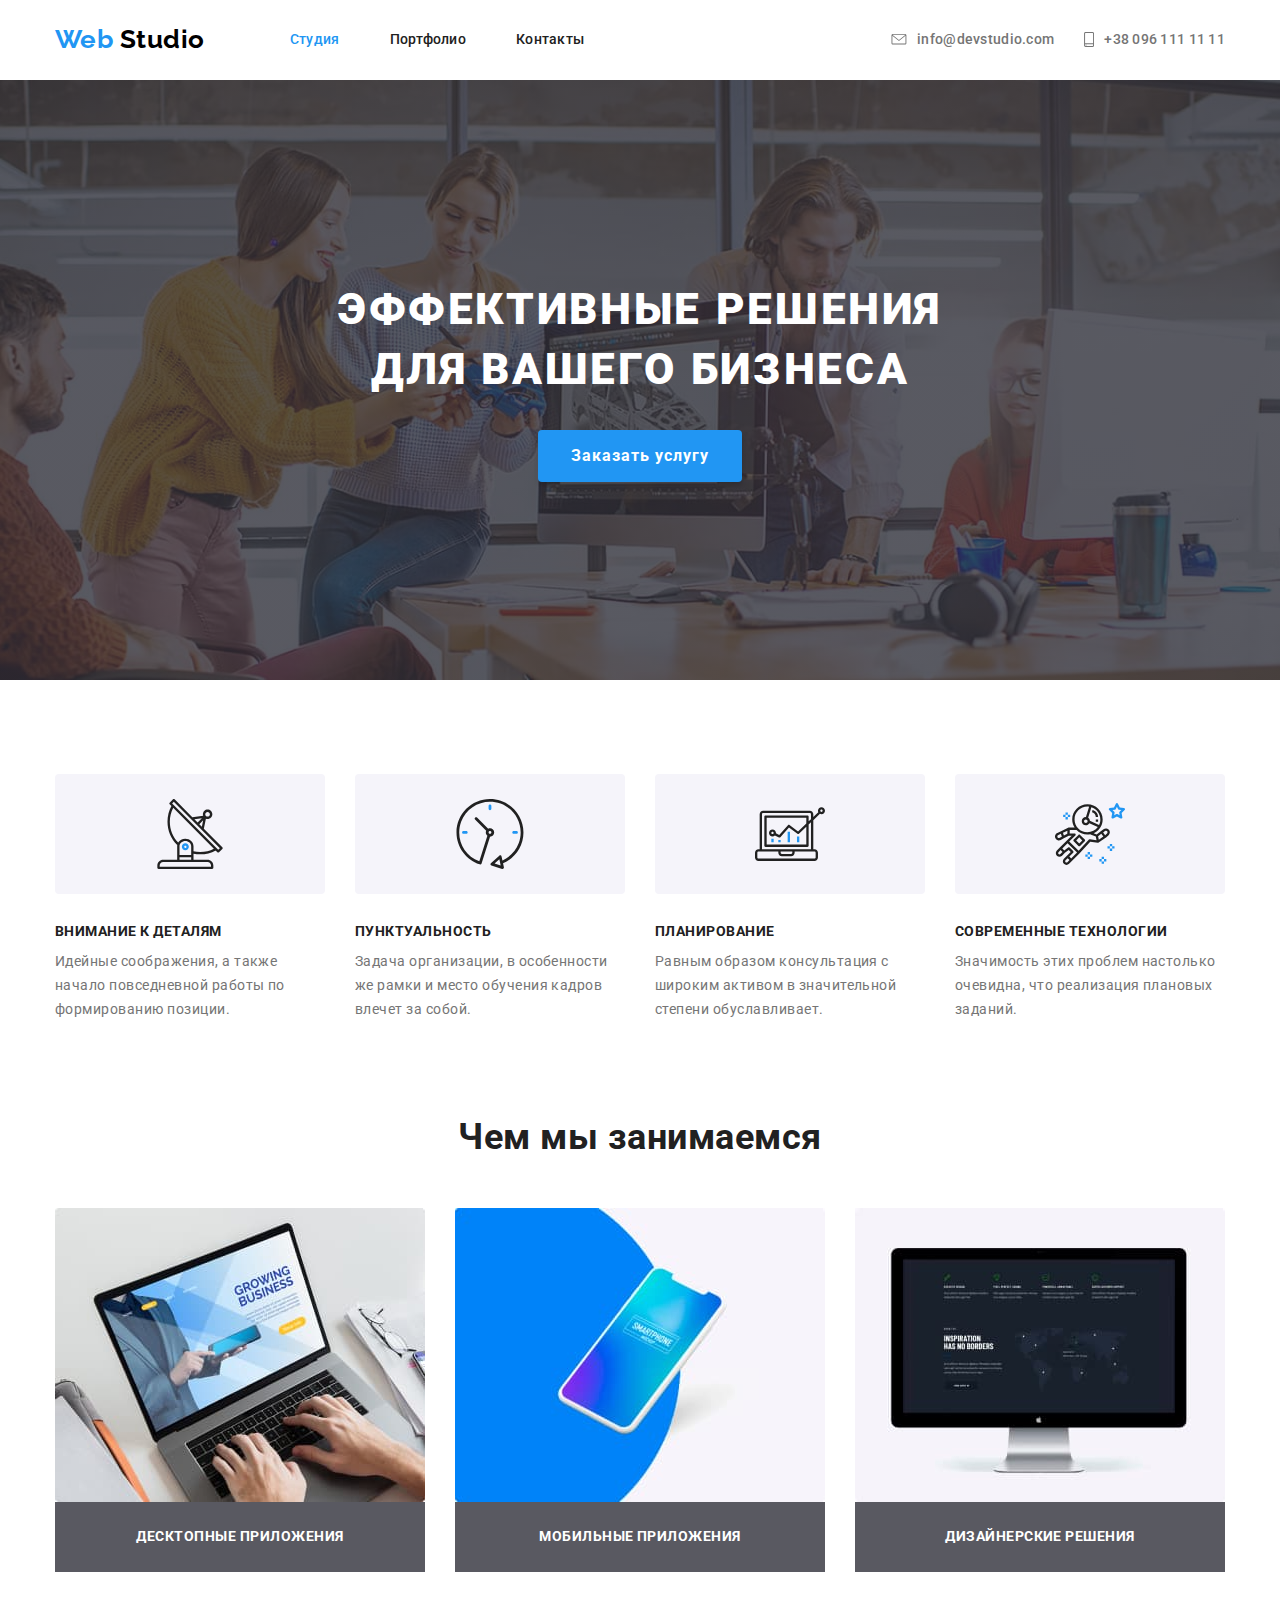
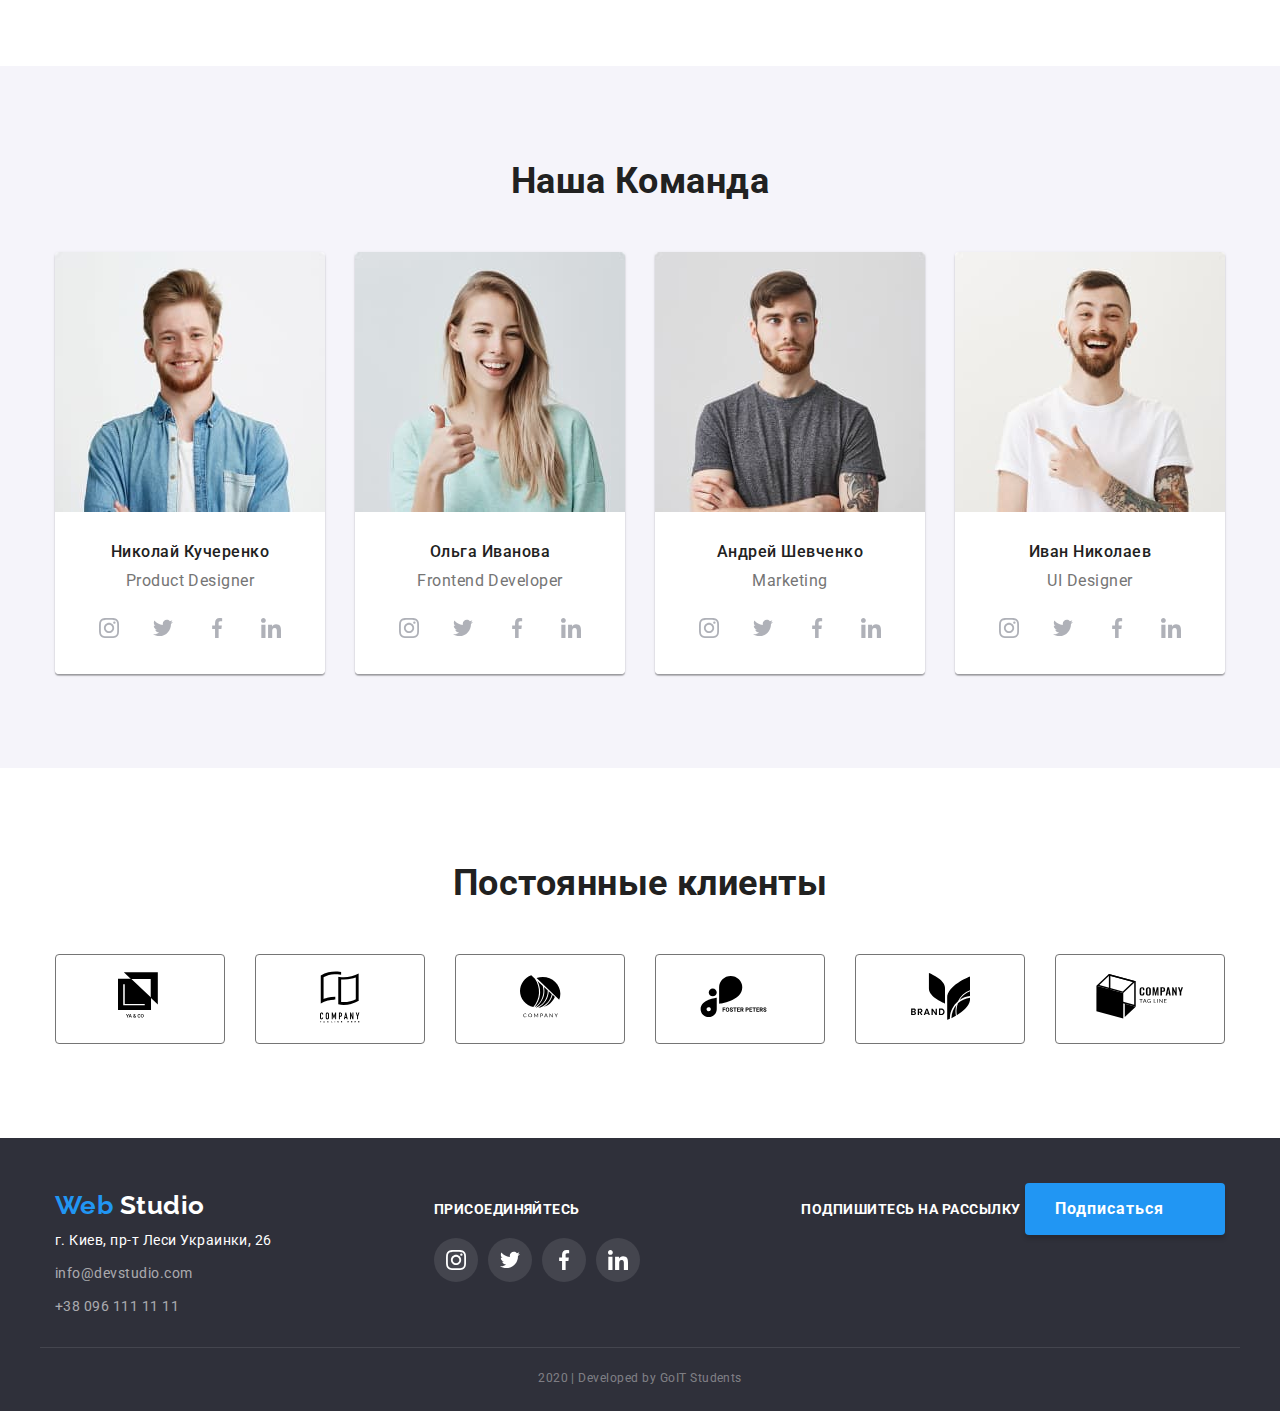
==== commit d2cdb002: "Добавляет иконки соцсетей в футере" ====
--- a/index.html
+++ b/index.html
@@ -470,28 +470,40 @@
           <div class="join">
             <b class="join-title">Присоединяйтесь</b>
             <ul class="join-list">
-              <li class="join-item">
+              <li class="item">
                 <a
                   href="/"
                   class="social-link"
                   aria-label="Ссылка на Инстаграмм"
-                  >Ins</a
-                >
+                  ><svg class="social-icon">
+                    <use href="./images/sprite.svg#icon-instagram"></use></svg
+                ></a>
               </li>
-              <li class="join-item">
-                <a href="/" class="social-link" aria-label="Ссылка на Твиттер"
-                  >Twi</a
-                >
+              <li class="item">
+                <a
+                  href="/"
+                  class="social-link"
+                  aria-label="Ссылка на Твиттер"
+                ><svg class="social-icon">
+                  <use href="./images/sprite.svg#icon-twitter"></use>
+                </svg></a>
               </li>
-              <li class="join-item">
-                <a href="/" class="social-link" aria-label="Ссылка на Фейсбук"
-                  >Fac</a
-                >
+              <li class="item">
+                <a
+                  href="/"
+                  class="social-link"
+                  aria-label="Ссылка на Фейсбук"
+                ><svg class="social-icon">
+                  <use href="./images/sprite.svg#icon-facebook"></use>
+                </svg></a>
               </li>
-              <li class="join-item">
-                <a href="/" class="social-link" aria-label="Ссылка на Линкедин"
-                  >Lin</a
-                >
+              <li class="item">
+                <a
+                  href="/"
+                  class="social-link"
+                  aria-label="Ссылка на Линкедин"
+                ><svg class="social-icon">
+                  <use href="./images/sprite.svg#icon-linkedin"></use></a>
               </li>
             </ul>
           </div>
--- a/css/main.css
+++ b/css/main.css
@@ -7,6 +7,7 @@
   --secondary-bg-color: #f5f4fa;
   --footer-bg-color: #2f303a;
   --icon-color: #afb1b8;
+  --footer-bg-socicon: rgba(255, 255, 255, 0.1);
 }
 
 .visually-hidden {
@@ -355,7 +356,9 @@
   margin-right: 10px;
 }
 .social-list .social-link:hover,
-.social-list .social .link:focus {
+.social-list .social-link:focus,
+.join-list .social-link:hover,
+.join-list .social-link:focus {
   background-color: var(--accent);
 }
 .social-list .social-link:hover .social-icon,
@@ -368,6 +371,12 @@
   height: 20px;
   fill: currentColor;
 }
+.join .social-link {
+  background-color: var(--footer-bg-socicon);
+}
+.join .social-icon {
+  fill: var(--title-white-color);
+}
 /* Clients */
 .clients {
   padding-top: 94px;
@@ -453,7 +462,7 @@
   align-items: center;
   justify-content: center;
 }
-.join-list .join-item:not(:last-child) {
+.join-list .item:not(:last-child) {
   margin-right: 10px;
 }
 .subscribe-title {
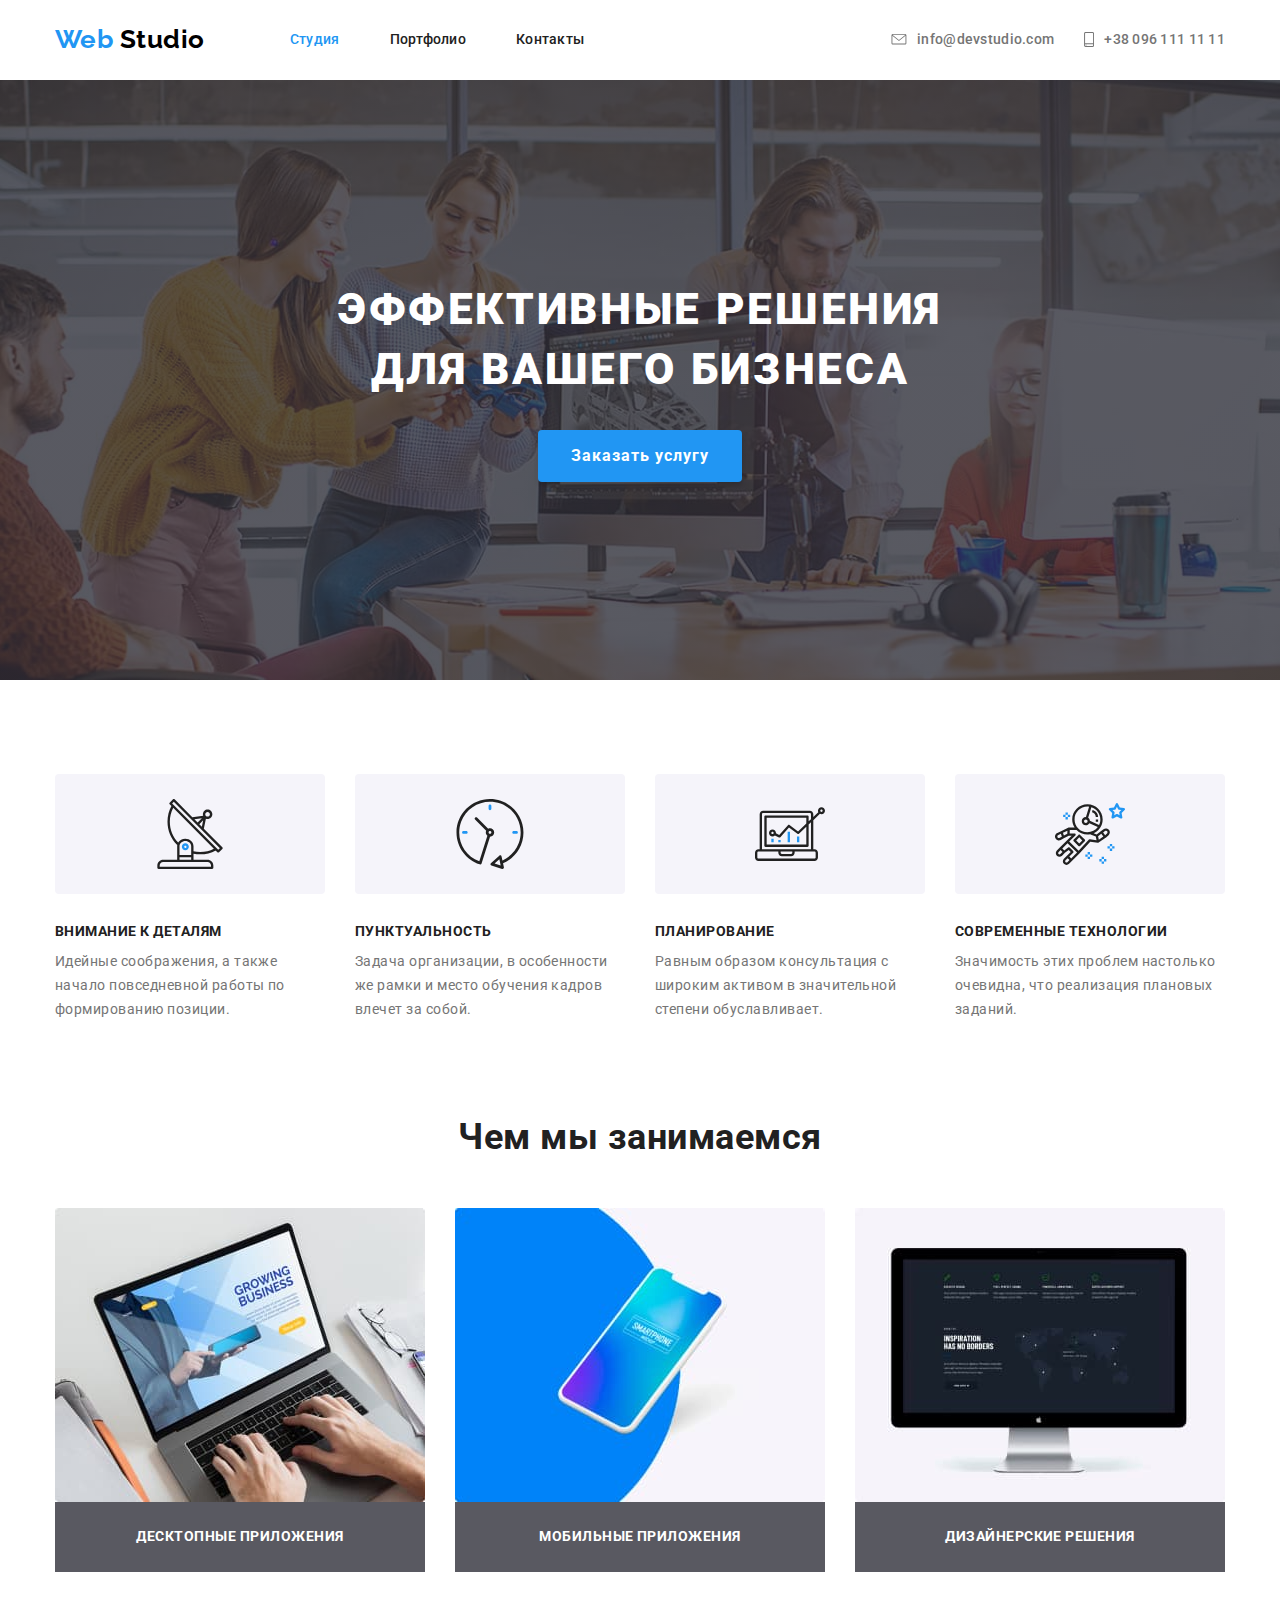
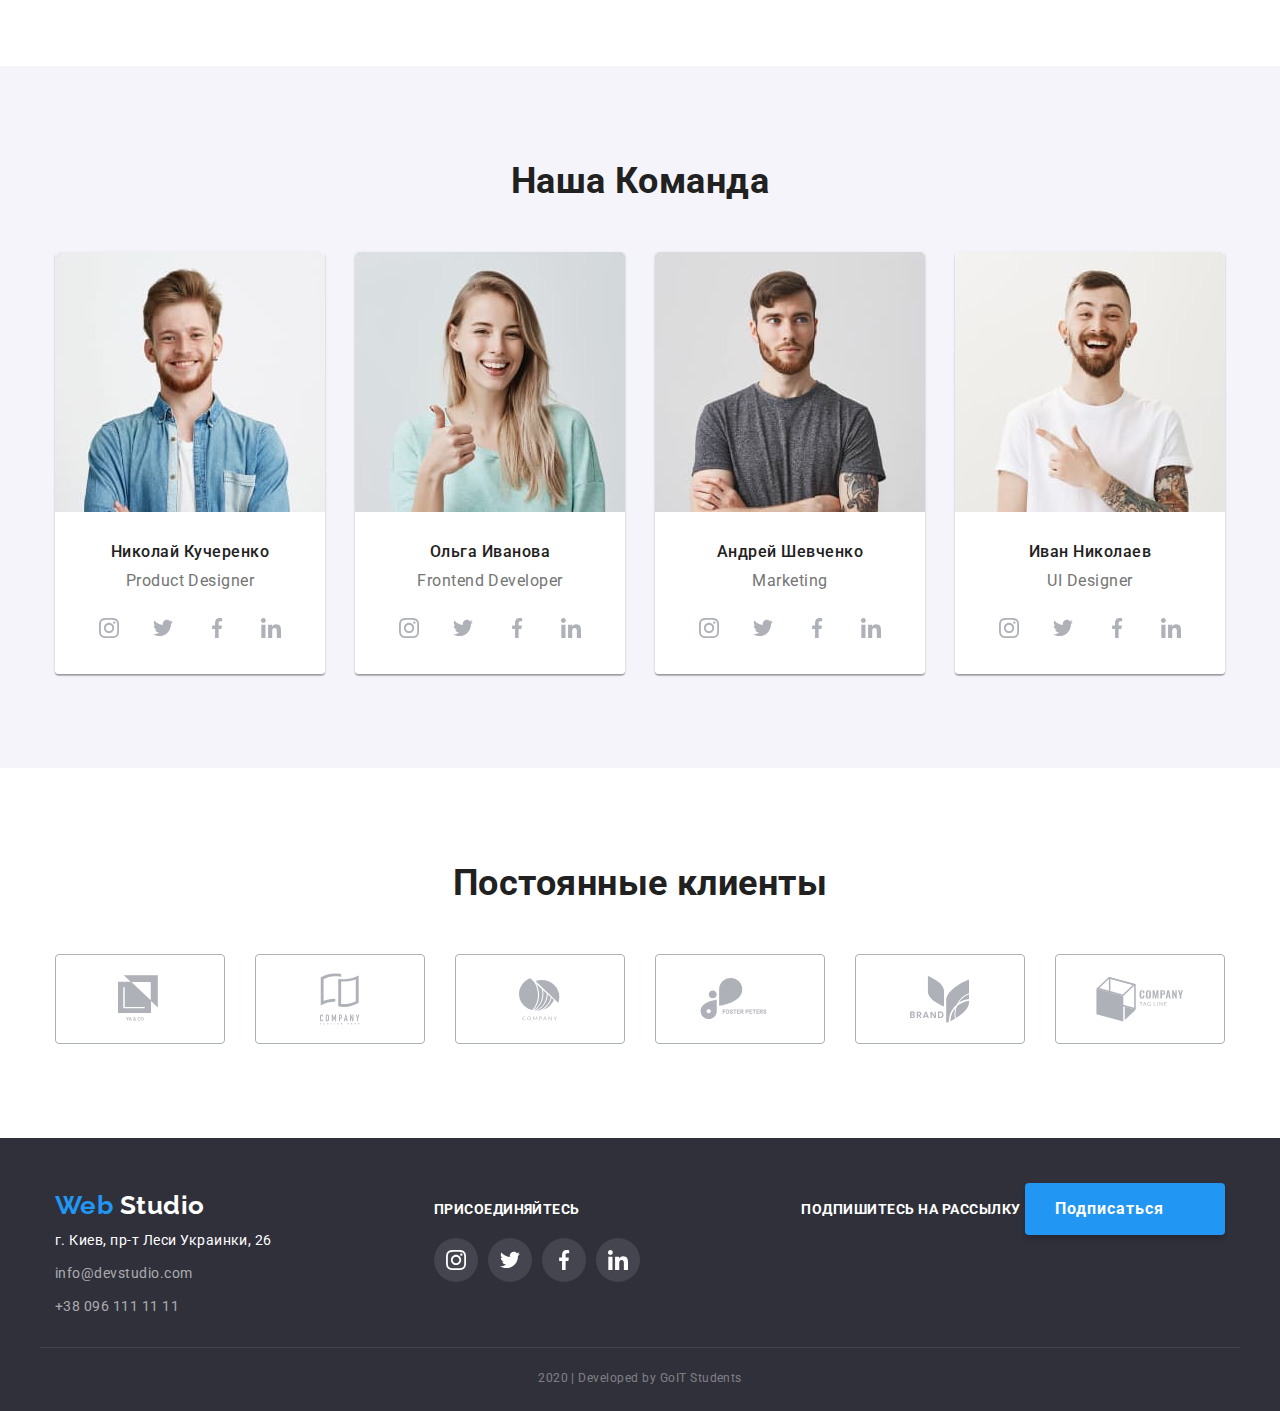
==== commit b7c9dbd2: "Добавляет иконки клиентов" ====
--- a/index.html
+++ b/index.html
@@ -409,38 +409,38 @@
           <h2 class="clients-title">Постоянные клиенты</h2>
           <ul class="clients-list">
             <li class="clients-item">
-              <a class="item" href="/">
+              <a class="clients-link" href="/">
                 <svg class="clients-icon" width="44" height="49">
                   <use href="./images/sprite.svg#icon-Client1"></use>
                 </svg>
               </a>
             </li>
             <li class="clients-item">
-              <a class="item" href="/">
+              <a class="clients-link" href="/">
                 <svg class="clients-icon" width="40" height="52">
                   <use href="./images/sprite.svg#icon-Client2"></use></svg
               ></a>
             </li>
             <li class="clients-item">
-              <a class="item" href="/">
+              <a class="clients-link" href="/">
                 <svg class="clients-icon" width="41" height="43">
                   <use href="./images/sprite.svg#icon-Client3"></use></svg
               ></a>
             </li>
             <li class="clients-item">
-              <a class="item" href="/">
+              <a class="clients-link" href="/">
                 <svg class="clients-icon" width="80" height="42">
                   <use href="./images/sprite.svg#icon-Client4"></use></svg
               ></a>
             </li>
             <li class="clients-item">
-              <a class="item" href="/">
+              <a class="clients-link" href="/">
                 <svg class="clients-icon" width="59" height="47">
                   <use href="./images/sprite.svg#icon-Client5"></use></svg
               ></a>
             </li>
             <li class="clients-item">
-              <a class="item" href="/">
+              <a class="clients-link" href="/">
                 <svg class="clients-icon" width="88" height="45">
                   <use href="./images/sprite.svg#icon-Client6"></use></svg
               ></a>
--- a/css/main.css
+++ b/css/main.css
@@ -398,15 +398,33 @@
 }
 
 .clients-item {
-  display: flex;
+  display: block;
+  width: calc((100% - 150px) / 6);
+  height: 90px;
+  border: 1px solid var(--icon-color);
+  border-radius: 4px;
+  text-align: center;
+}
+.clients-link {
+  display: inline-flex;
   align-items: center;
-  justify-content: center;
-  border: 1px solid var(--title-text-color);
-  border-radius: 4px;
-  height: 90px;
-  width: 170px;
-}
-
+  width: 100%;
+  height: 100%;
+  color: var(--icon-color);
+  background-color: transparent;
+}
+.clients-icon {
+  margin: auto;
+  fill: currentColor;
+}
+.clients-item:hover,
+.clients-item:focus {
+  border: 1px solid var(--accent);
+}
+.clients-list .clients-link:hover .clients-icon,
+.clients-list .clients-link:focus .clients-icon {
+  fill: var(--accent);
+}
 /* Footer */
 footer {
   background-color: var(--footer-bg-color);
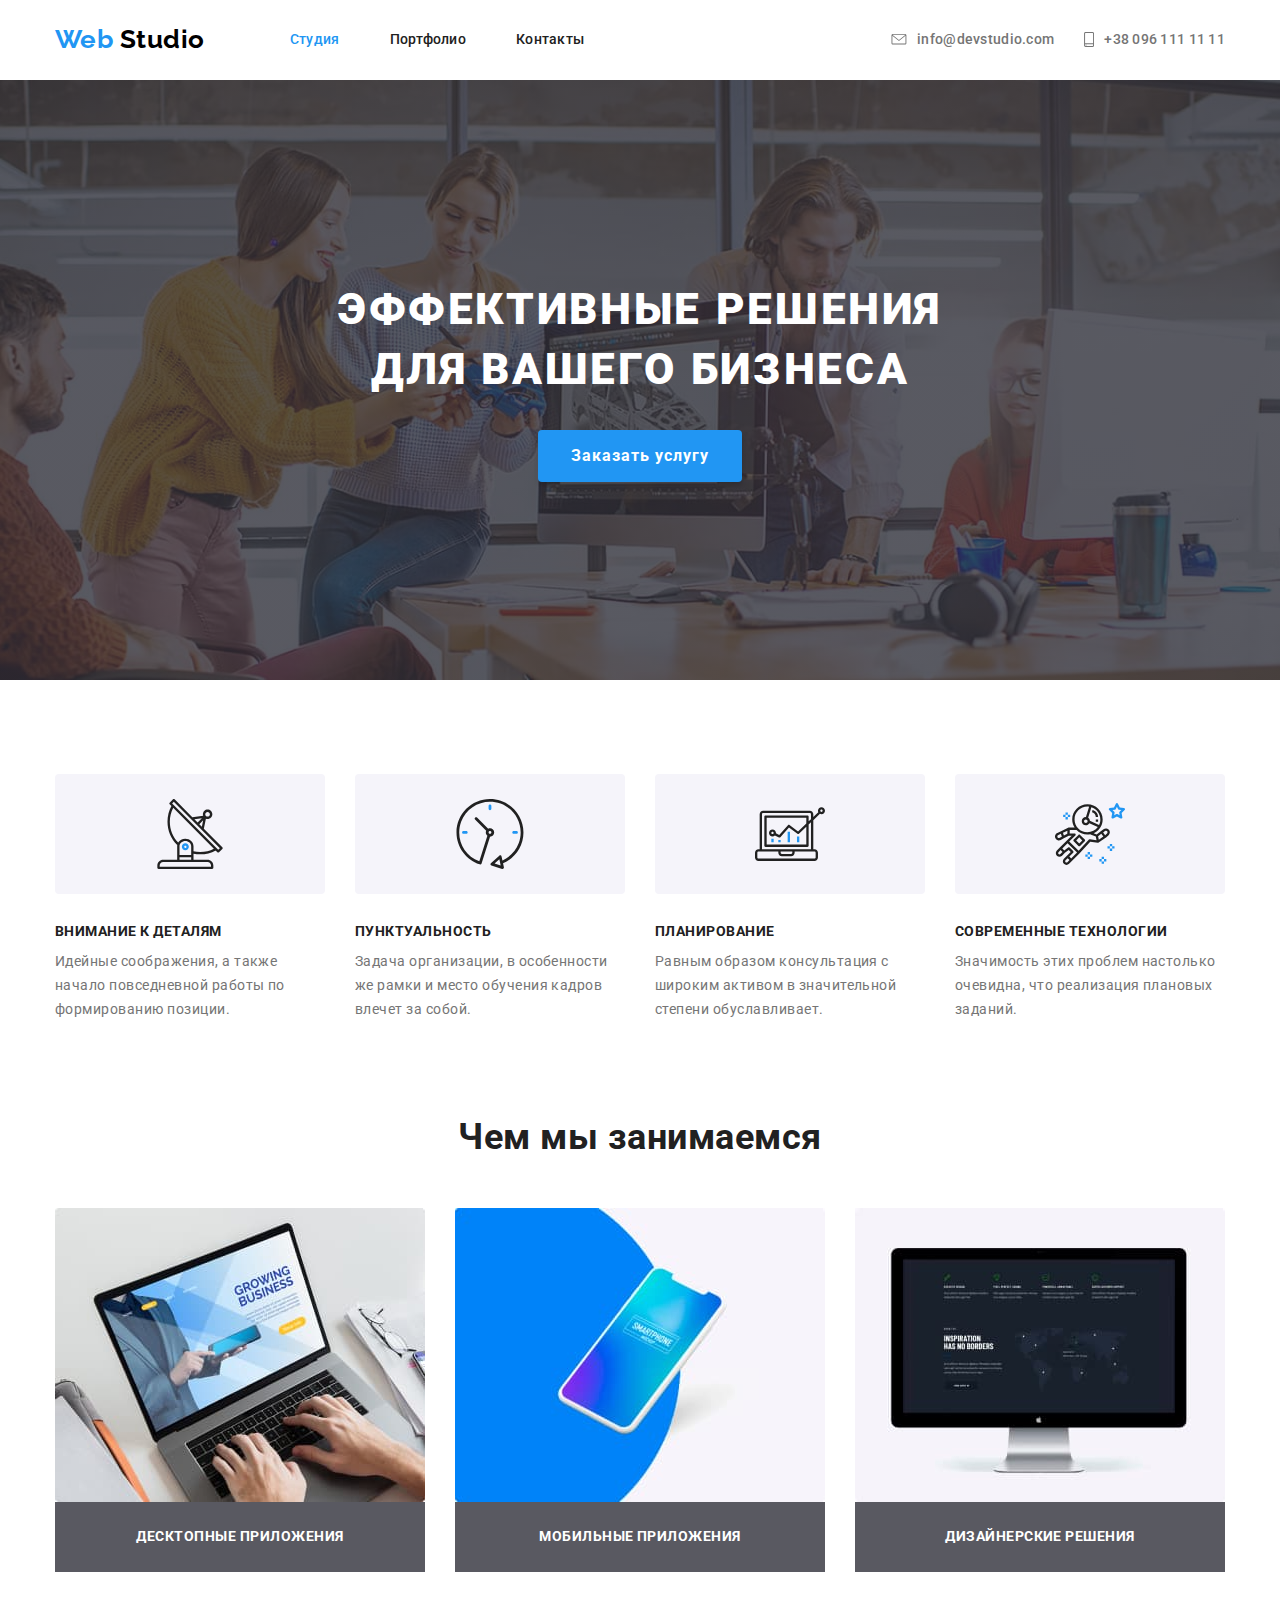
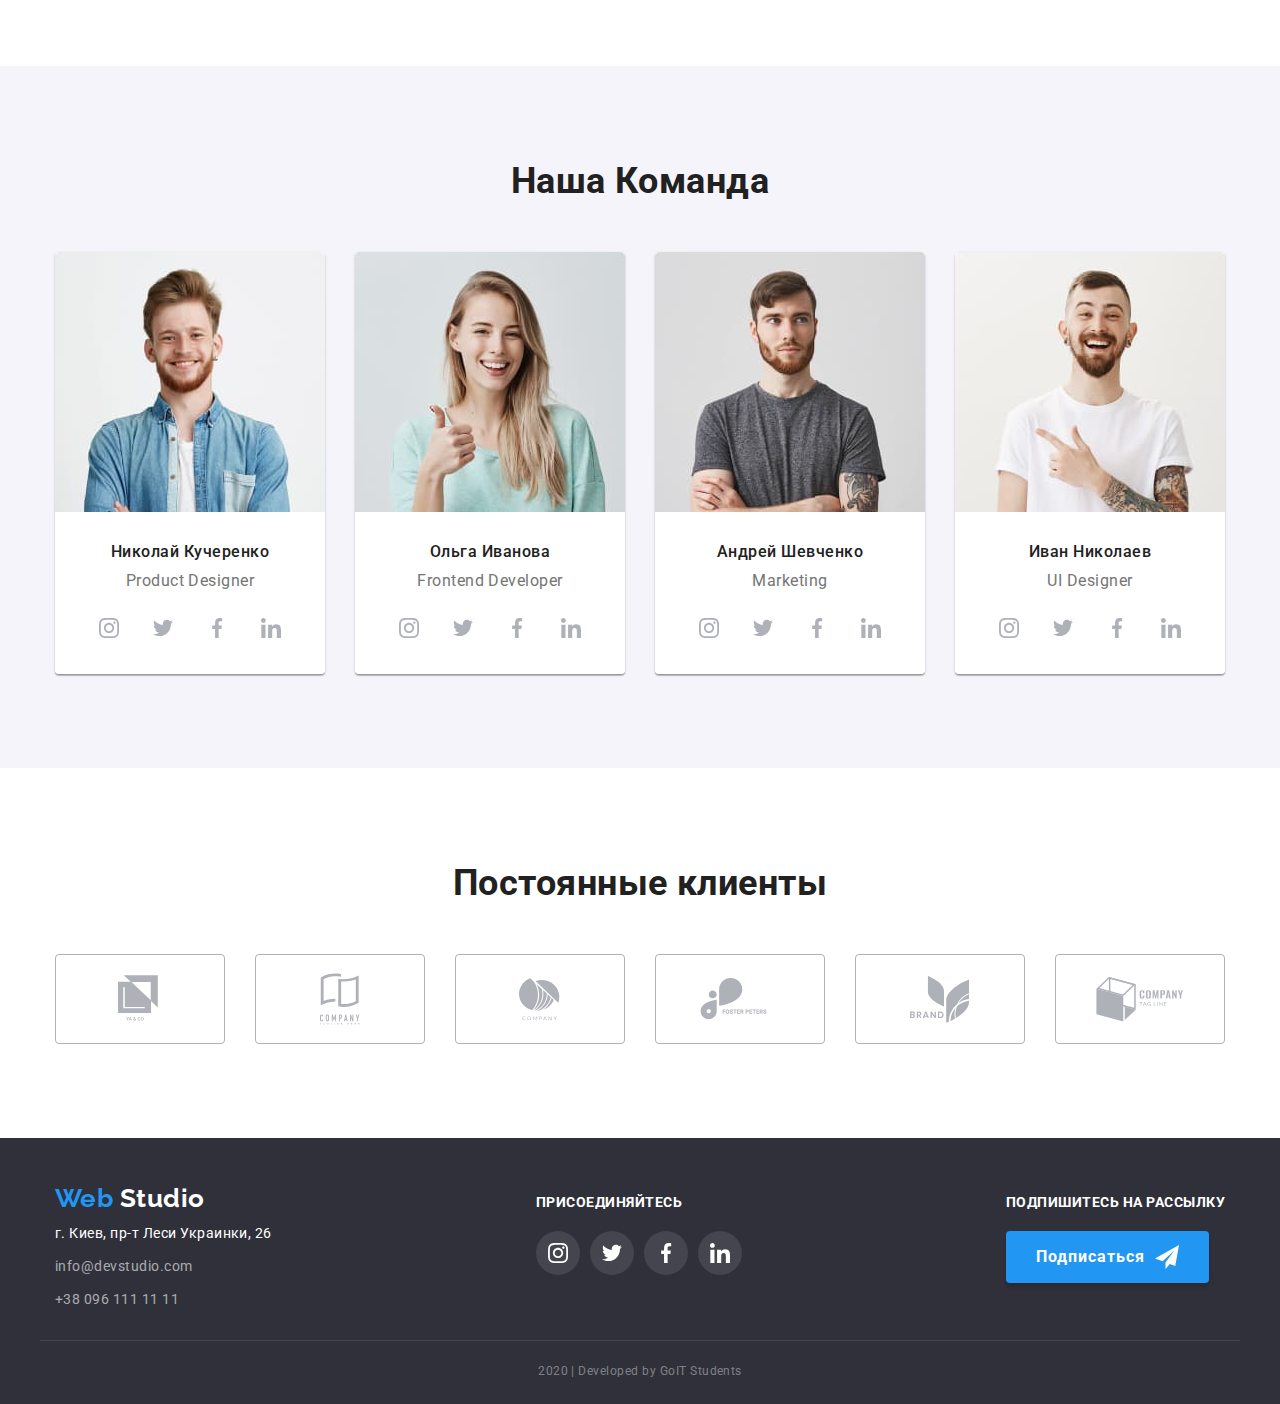
==== commit 524f01c5: "Добавляет иконку самолетика в кнопке подписаться" ====
--- a/index.html
+++ b/index.html
@@ -480,41 +480,36 @@
                 ></a>
               </li>
               <li class="item">
-                <a
-                  href="/"
-                  class="social-link"
-                  aria-label="Ссылка на Твиттер"
-                ><svg class="social-icon">
-                  <use href="./images/sprite.svg#icon-twitter"></use>
-                </svg></a>
+                <a href="/" class="social-link" aria-label="Ссылка на Твиттер"
+                  ><svg class="social-icon">
+                    <use href="./images/sprite.svg#icon-twitter"></use></svg
+                ></a>
               </li>
               <li class="item">
-                <a
-                  href="/"
-                  class="social-link"
-                  aria-label="Ссылка на Фейсбук"
-                ><svg class="social-icon">
-                  <use href="./images/sprite.svg#icon-facebook"></use>
-                </svg></a>
+                <a href="/" class="social-link" aria-label="Ссылка на Фейсбук"
+                  ><svg class="social-icon">
+                    <use href="./images/sprite.svg#icon-facebook"></use></svg
+                ></a>
               </li>
               <li class="item">
-                <a
-                  href="/"
-                  class="social-link"
-                  aria-label="Ссылка на Линкедин"
-                ><svg class="social-icon">
-                  <use href="./images/sprite.svg#icon-linkedin"></use></a>
+                <a href="/" class="social-link" aria-label="Ссылка на Линкедин"
+                  ><svg class="social-icon">
+                    <use href="./images/sprite.svg#icon-linkedin"></use></svg
+                ></a>
               </li>
             </ul>
           </div>
           <div class="subscribe">
             <b class="subscribe-title">Подпишитесь на рассылку</b>
-            <a href="/" class="button-footer">Подписаться</a>
+            <a href="/" class="button-footer"
+              >Подписаться
+              <svg class="subscribe-icon">
+                <use href="./images/sprite.svg#icon-plane"></use></svg
+            ></a>
           </div>
         </div>
       </div>
       <p class="copyright container">2020 | Developed by GoIT Students</p>
     </footer>
-    <!-- </div> -->
   </body>
 </html>
--- a/css/main.css
+++ b/css/main.css
@@ -484,7 +484,7 @@
   margin-right: 10px;
 }
 .subscribe-title {
-  display: inline-block;
+  display: block;
   color: var(--title-white-color);
   margin-bottom: 20px;
   font-weight: 700;
@@ -507,15 +507,12 @@
   box-shadow: 0px 4px 4px rgba(0, 0, 0, 0.15);
   border-radius: 4px;
 }
-/* .button-footer::after {
-  display: inline-flex;
-  content: '';
+.subscribe-icon {
+  margin-left: 10px;
   width: 24px;
   height: 24px;
-  background-image: url(../images/plane.svg);
-  background-size: contain;
-  margin-left: 10px;
-} */
+  fill: currentColor;
+}
 .copyright {
   display: block;
   font-size: 12px;
@@ -614,3 +611,8 @@
   text-align: left;
   padding: 20px 24px;
 }
+.projects-item:hover,
+.projects-item:focus {
+  box-shadow: 1px 4px 6px rgba(0, 0, 0, 0.16), 0px 4px 4px rgba(0, 0, 0, 0.06),
+    0px 1px 1px rgba(0, 0, 0, 0.12);
+}
